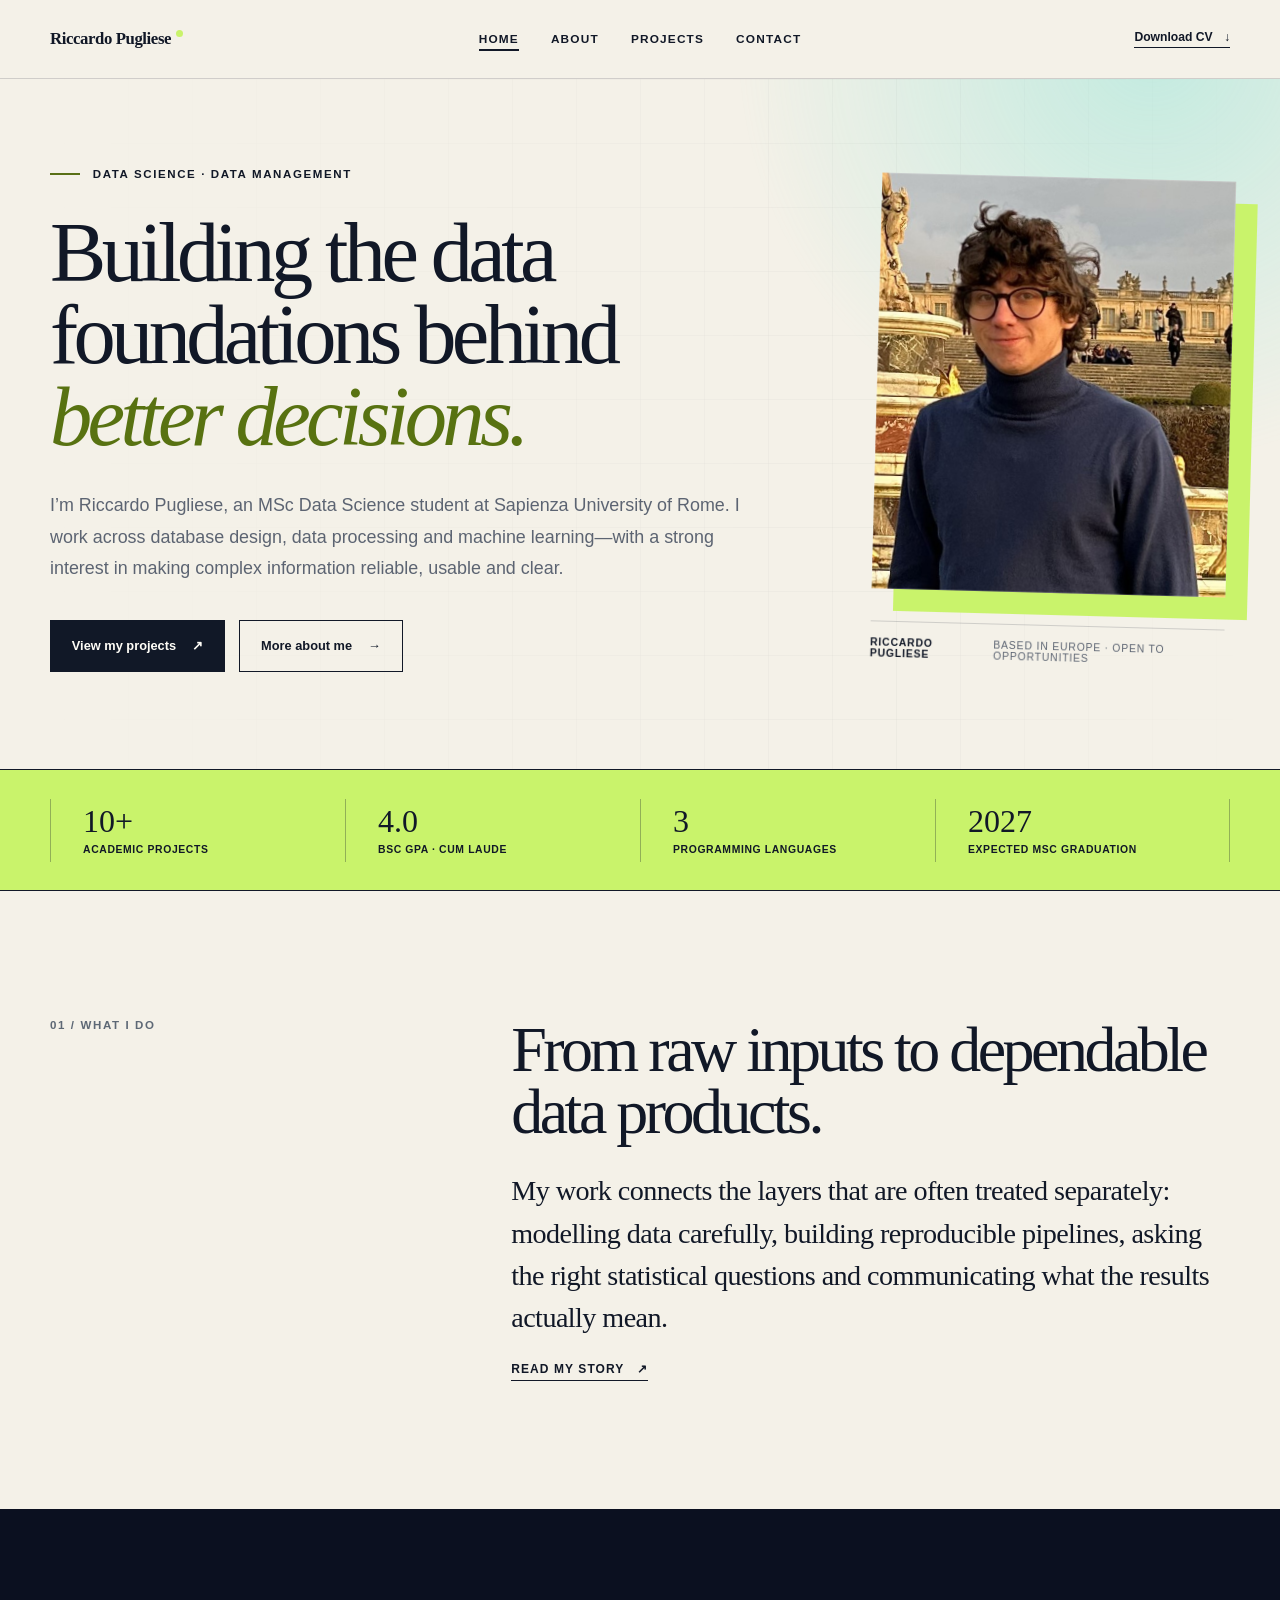
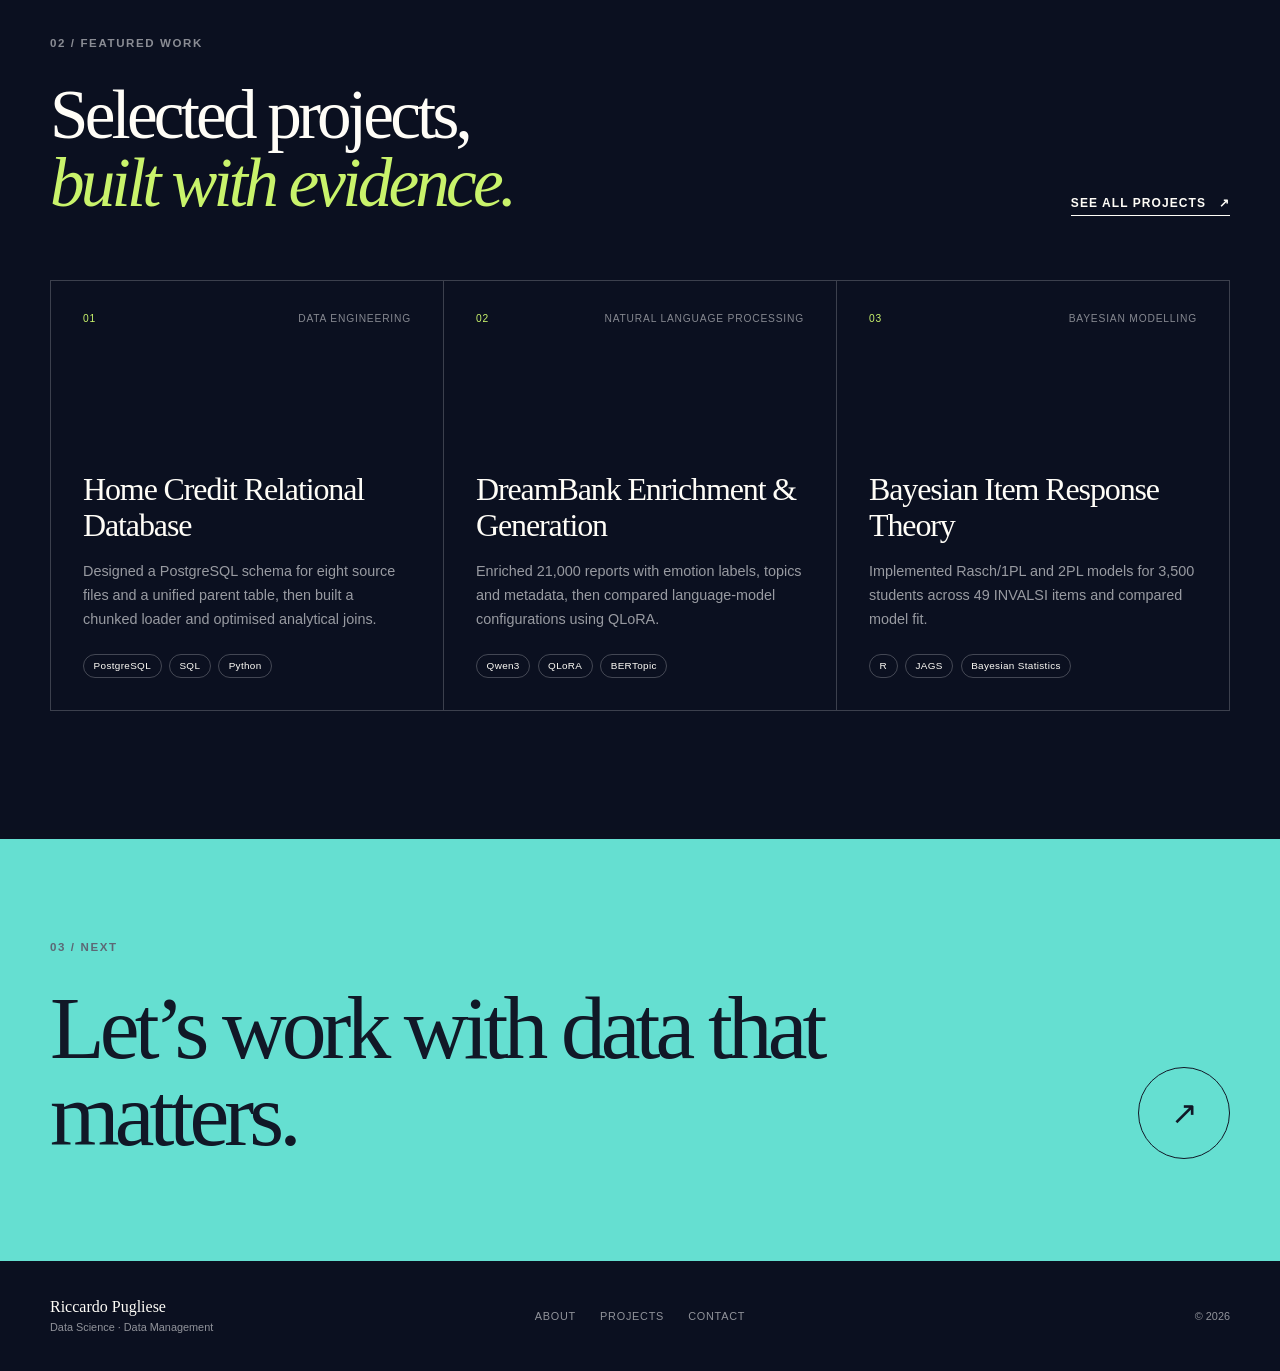
==== index.html @ ff1b3533 "Add files via upload" ====
<!DOCTYPE html>
<html lang="en">
<head>
  <meta charset="UTF-8"><meta name="viewport" content="width=device-width, initial-scale=1.0">
  <meta name="description" content="Riccardo Pugliese — Data Science MSc student focused on data management, databases and machine learning.">
  <meta property="og:title" content="Riccardo Pugliese"><meta property="og:description" content="Building the data foundations behind better decisions."><meta property="og:type" content="website"><meta property="og:url" content="https://1fiocco.github.io/"><meta property="og:image" content="https://1fiocco.github.io/og.png">
  <meta name="twitter:card" content="summary_large_image"><meta name="theme-color" content="#0b1020">
  <title>Riccardo Pugliese</title><link rel="icon" href="favicon.svg" type="image/svg+xml"><link rel="stylesheet" href="styles.css">
</head>
<body>
  <a class="skip-link" href="#main">Skip to content</a>
  <header class="site-header"><div class="shell header-inner">
    <a class="wordmark" href="index.html">Riccardo Pugliese</a>
    <nav class="desktop-nav" aria-label="Main navigation"><a href="index.html" aria-current="page">Home</a><a href="about/">About</a><a href="projects/">Projects</a><a href="contact/">Contact</a></nav>
    <a class="header-cta" href="riccardo-pugliese-cv.pdf" download>Download CV <span aria-hidden="true">↓</span></a>
    <details class="mobile-menu"><summary>Menu</summary><nav aria-label="Mobile navigation"><a href="index.html" aria-current="page">Home</a><a href="about/">About</a><a href="projects/">Projects</a><a href="contact/">Contact</a></nav></details>
  </div></header>
  <main id="main">
    <section class="hero"><div class="shell hero-grid">
      <div class="hero-copy">
        <p class="eyebrow"><span></span> Data Science · Data Management</p>
        <h1>Building the data foundations behind <em>better decisions.</em></h1>
        <p class="hero-intro">I’m Riccardo Pugliese, an MSc Data Science student at Sapienza University of Rome. I work across database design, data processing and machine learning—with a strong interest in making complex information reliable, usable and clear.</p>
        <div class="hero-actions"><a class="button button-primary" href="projects/">View my projects <span aria-hidden="true">↗</span></a><a class="button button-ghost" href="about/">More about me <span aria-hidden="true">→</span></a></div>
      </div>
      <figure class="portrait-card"><div class="portrait-frame"><img src="profile.jpg" alt="Riccardo Pugliese in front of a historic building"></div><figcaption><span>Riccardo Pugliese</span><span>Based in Europe · Open to opportunities</span></figcaption></figure>
    </div></section>
    <section class="signal-strip" aria-label="Key profile facts"><div class="shell signal-grid"><div><strong>10+</strong><span>Academic projects</span></div><div><strong>4.0</strong><span>BSc GPA · cum laude</span></div><div><strong>3</strong><span>Programming languages</span></div><div><strong>2027</strong><span>Expected MSc graduation</span></div></div></section>
    <section class="section home-intro"><div class="shell split-intro"><p class="section-number">01 / WHAT I DO</p><div><h2>From raw inputs to dependable data products.</h2><p class="large-copy">My work connects the layers that are often treated separately: modelling data carefully, building reproducible pipelines, asking the right statistical questions and communicating what the results actually mean.</p><a class="text-link" href="about/">Read my story <span aria-hidden="true">↗</span></a></div></div></section>
    <section class="section projects-section home-projects"><div class="shell">
      <div class="projects-heading"><div><p class="section-number light">02 / FEATURED WORK</p><h2>Selected projects,<br><em>built with evidence.</em></h2></div><a class="text-link light-link" href="projects/">See all projects <span aria-hidden="true">↗</span></a></div>
      <div class="featured-grid">
        <article class="featured-card"><div><span>01</span><span>Data Engineering</span></div><h3>Home Credit Relational Database</h3><p>Designed a PostgreSQL schema for eight source files and a unified parent table, then built a chunked loader and optimised analytical joins.</p><ul class="tag-list"><li>PostgreSQL</li><li>SQL</li><li>Python</li></ul></article>
        <article class="featured-card"><div><span>02</span><span>Natural Language Processing</span></div><h3>DreamBank Enrichment &amp; Generation</h3><p>Enriched 21,000 reports with emotion labels, topics and metadata, then compared language-model configurations using QLoRA.</p><ul class="tag-list"><li>Qwen3</li><li>QLoRA</li><li>BERTopic</li></ul></article>
        <article class="featured-card"><div><span>03</span><span>Bayesian Modelling</span></div><h3>Bayesian Item Response Theory</h3><p>Implemented Rasch/1PL and 2PL models for 3,500 students across 49 INVALSI items and compared model fit.</p><ul class="tag-list"><li>R</li><li>JAGS</li><li>Bayesian Statistics</li></ul></article>
      </div>
    </div></section>
    <section class="home-cta"><div class="shell home-cta-inner"><div><p class="section-number">03 / NEXT</p><h2>Let’s work with data that matters.</h2></div><a class="round-link" href="contact/" aria-label="Go to contact page">↗</a></div></section>
  </main>
  <footer><div class="shell footer-inner"><div><strong>Riccardo Pugliese</strong><span>Data Science · Data Management</span></div><nav><a href="about/">About</a><a href="projects/">Projects</a><a href="contact/">Contact</a></nav><span>© 2026</span></div></footer>
</body>
</html>
---- styles.css ----
:root {
  --ink: #111827;
  --night: #0b1020;
  --paper: #f4f1e8;
  --white: #fffdf7;
  --muted: #5c6472;
  --line: rgba(17, 24, 39, 0.16);
  --acid: #c9f36b;
  --aqua: #65dfd1;
}

* { box-sizing: border-box; }
html { scroll-behavior: smooth; }
body { margin: 0; overflow-x: hidden; background: var(--paper); color: var(--ink); font-family: Arial, Helvetica, sans-serif; text-rendering: optimizeLegibility; }
::selection { color: var(--night); background: var(--acid); }
a { color: inherit; text-decoration: none; }
img { display: block; max-width: 100%; }
button, a, summary { -webkit-tap-highlight-color: transparent; }
.shell { width: min(1180px, calc(100% - 48px)); margin-inline: auto; }
.skip-link { position: fixed; left: 1rem; top: -5rem; z-index: 99; padding: .8rem 1rem; background: var(--acid); color: var(--night); }
.skip-link:focus { top: 1rem; }

.site-header { position: sticky; top: 0; z-index: 50; background: color-mix(in srgb, var(--paper) 90%, transparent); border-bottom: 1px solid var(--line); backdrop-filter: blur(18px); }
.header-inner { position: relative; height: 78px; display: grid; grid-template-columns: 1fr auto 1fr; align-items: center; gap: 2rem; }
.wordmark { width: fit-content; font-family: Georgia, "Times New Roman", serif; font-size: 1.05rem; font-weight: 700; letter-spacing: -.025em; }
.wordmark::after { content: ""; display: inline-block; width: .42em; aspect-ratio: 1; margin-left: .32em; border-radius: 50%; background: var(--acid); transform: translateY(-.42em); transition: transform .35s ease, background .35s ease; }
.wordmark:hover::after { background: var(--aqua); transform: translateY(-.42em) scale(1.5); }
.desktop-nav { display: flex; align-items: center; gap: 2rem; font-size: .74rem; font-weight: 700; text-transform: uppercase; letter-spacing: .1em; }
.desktop-nav a { position: relative; padding-block: .45rem; }
.desktop-nav a::after { content: ""; position: absolute; right: 0; bottom: .12rem; left: 0; height: 2px; background: var(--ink); transform: scaleX(0); transform-origin: right; transition: transform .3s ease; }
.desktop-nav a:hover::after, .desktop-nav a[aria-current="page"]::after { transform: scaleX(1); transform-origin: left; }
.text-link, .footer-inner a { transition: opacity .2s ease; }
.text-link:hover, .footer-inner a:hover { opacity: .55; }
.header-cta { justify-self: end; display: inline-flex; gap: .7rem; align-items: center; font-size: .76rem; font-weight: 800; border-bottom: 1px solid currentColor; padding-bottom: .2rem; }
.mobile-menu { display: none; }

.eyebrow, .section-number { margin: 0 0 2rem; font-size: .72rem; font-weight: 800; letter-spacing: .14em; text-transform: uppercase; }
.eyebrow { display: flex; align-items: center; gap: .8rem; }
.eyebrow span { width: 30px; height: 2px; background: #597016; }
.section-number { color: #5d6875; }
.section-number.light { color: rgba(255,255,255,.52); }
h1, h2, h3, p { overflow-wrap: anywhere; }
.hero h1, .page-hero h1, .section h2, .projects-heading h2, .home-cta h2, .contact-page h2 {
  margin: 0; font-family: Georgia, "Times New Roman", serif; font-weight: 400; letter-spacing: -.055em; line-height: .97;
}
.hero h1 em, .page-hero h1 em, .projects-heading h2 em { color: #587211; font-weight: 400; }

.hero { position: relative; isolation: isolate; min-height: 690px; display: grid; align-items: center; padding: 5rem 0 5.5rem; overflow: hidden; }
.hero::before { content: ""; position: absolute; z-index: -2; width: 54rem; aspect-ratio: 1; top: -29rem; right: -19rem; border-radius: 50%; background: radial-gradient(circle, rgba(101,223,209,.34), rgba(101,223,209,0) 68%); filter: blur(2px); animation: ambient-drift 9s ease-in-out infinite alternate; }
.hero::after { content: ""; position: absolute; z-index: -1; inset: 0; opacity: .2; background-image: linear-gradient(rgba(17,24,39,.14) 1px, transparent 1px), linear-gradient(90deg, rgba(17,24,39,.14) 1px, transparent 1px); background-size: 64px 64px; mask-image: linear-gradient(90deg, transparent, #000 70%, transparent); }
.hero-grid { position: relative; display: grid; grid-template-columns: minmax(0, 1.35fr) minmax(320px, .65fr); gap: clamp(3rem, 7vw, 7rem); align-items: center; }
.hero-copy > * { animation: rise-in .75s cubic-bezier(.2,.7,.2,1) both; }
.hero-copy > :nth-child(2) { animation-delay: .08s; }
.hero-copy > :nth-child(3) { animation-delay: .16s; }
.hero-copy > :nth-child(4) { animation-delay: .24s; }
.hero h1 { max-width: 790px; font-size: clamp(3.8rem, 6.6vw, 6.7rem); }
.hero-intro { max-width: 700px; margin: 2rem 0 0; color: var(--muted); font-size: clamp(1rem, 1.4vw, 1.15rem); line-height: 1.75; }
.hero-actions { display: flex; flex-wrap: wrap; gap: .9rem; margin-top: 2.2rem; }
.button { min-height: 52px; display: inline-flex; align-items: center; justify-content: center; gap: 1rem; padding: 0 1.3rem; border: 1px solid var(--ink); font-size: .8rem; font-weight: 800; transition: transform .2s ease, background .2s ease; }
.button:hover { transform: translateY(-3px); }
.button-primary { background: var(--ink); color: var(--white); }
.button-ghost { background: transparent; }
.portrait-card { margin: 0; transform: rotate(1.5deg); animation: portrait-enter .9s cubic-bezier(.2,.75,.2,1) .16s both; transition: transform .55s cubic-bezier(.2,.75,.2,1); }
.portrait-card:hover { transform: rotate(0) translateY(-8px); }
.portrait-frame { position: relative; overflow: hidden; aspect-ratio: 4 / 4.7; background: var(--night); box-shadow: 22px 22px 0 var(--acid); }
.portrait-frame::before { content: ""; position: absolute; z-index: 1; inset: -40% 45% -40% -75%; background: linear-gradient(110deg, transparent 25%, rgba(255,255,255,.22) 50%, transparent 75%); transform: translateX(-45%); transition: transform .8s ease; pointer-events: none; }
.portrait-card:hover .portrait-frame::before { transform: translateX(210%); }
.portrait-frame::after { content: ""; position: absolute; inset: 0; border: 1px solid rgba(255,255,255,.18); pointer-events: none; }
.portrait-frame img { width: 100%; height: 100%; object-fit: cover; object-position: center 25%; transition: transform .8s cubic-bezier(.2,.75,.2,1), filter .8s ease; }
.portrait-card:hover .portrait-frame img { transform: scale(1.035); filter: saturate(1.06) contrast(1.02); }
.portrait-card figcaption { display: flex; justify-content: space-between; gap: 1rem; margin-top: 2rem; padding-top: .9rem; border-top: 1px solid var(--line); color: var(--muted); font-size: .65rem; text-transform: uppercase; letter-spacing: .08em; }
.portrait-card figcaption span:first-child { color: var(--ink); font-weight: 800; }

.signal-strip { background: var(--acid); border-block: 1px solid var(--ink); }
.signal-grid { min-height: 120px; display: grid; grid-template-columns: repeat(4,1fr); align-items: center; }
.signal-grid div { min-height: 63px; display: flex; flex-direction: column; justify-content: center; padding-inline: 2rem; border-left: 1px solid rgba(17,24,39,.3); }
.signal-grid div:last-child { border-right: 1px solid rgba(17,24,39,.3); }
.signal-grid strong { font: 400 2rem/1 Georgia, serif; }
.signal-grid span { margin-top: .45rem; font-size: .65rem; font-weight: 700; text-transform: uppercase; letter-spacing: .06em; }

.section { padding: clamp(6rem, 10vw, 9rem) 0; }
.split-intro { display: grid; grid-template-columns: .65fr 1.35fr; gap: clamp(4rem, 9vw, 9rem); }
.section h2 { font-size: clamp(3rem, 5vw, 5.1rem); }
.large-copy { color: var(--ink); font: 400 clamp(1.35rem, 2.2vw, 1.95rem)/1.5 Georgia, serif; letter-spacing: -.02em; }
.split-intro .large-copy { max-width: 760px; margin: 1.7rem 0 0; }
.text-link { width: fit-content; display: inline-flex; align-items: center; gap: .8rem; margin-top: 1.4rem; padding-bottom: .3rem; border-bottom: 1px solid; font-size: .75rem; font-weight: 800; text-transform: uppercase; letter-spacing: .09em; }
.light-link { color: var(--white); }

.projects-section { color: var(--white); background: var(--night); }
.projects-heading { display: flex; justify-content: space-between; align-items: end; gap: 4rem; margin-bottom: 4rem; }
.projects-heading h2 { font-size: clamp(3.1rem, 5.4vw, 5.7rem); }
.projects-heading h2 em { color: var(--acid); }
.featured-grid { display: grid; grid-template-columns: repeat(3, 1fr); border-top: 1px solid rgba(255,255,255,.2); border-left: 1px solid rgba(255,255,255,.2); }
.featured-card { position: relative; min-height: 430px; display: flex; flex-direction: column; padding: 2rem; overflow: hidden; border-right: 1px solid rgba(255,255,255,.2); border-bottom: 1px solid rgba(255,255,255,.2); transition: background .3s ease, transform .3s ease; }
.featured-card::after { content: ""; position: absolute; right: 0; bottom: 0; left: 0; height: 3px; background: linear-gradient(90deg, var(--acid), var(--aqua)); transform: scaleX(0); transform-origin: left; transition: transform .35s ease; }
.featured-card:hover { background: rgba(255,255,255,.055); transform: translateY(-6px); }
.featured-card:hover::after { transform: scaleX(1); }
.featured-card > div:first-child { display: flex; justify-content: space-between; gap: 1rem; color: rgba(255,255,255,.5); font-size: .64rem; text-transform: uppercase; letter-spacing: .08em; }
.featured-card > div:first-child span:first-child { color: var(--acid); }
.featured-card h3 { margin: auto 0 1rem; font: 400 clamp(1.7rem, 2.5vw, 2.35rem)/1.12 Georgia, serif; letter-spacing: -.035em; }
.featured-card p { margin: 0; color: rgba(255,255,255,.58); font-size: .9rem; line-height: 1.65; }
.tag-list { display: flex; flex-wrap: wrap; gap: .45rem; margin: 1.4rem 0 0; padding: 0; list-style: none; }
.tag-list li { padding: .34rem .6rem; border: 1px solid rgba(255,255,255,.23); border-radius: 999px; font-size: .62rem; letter-spacing: .035em; }

.home-cta { background: var(--aqua); padding: clamp(5rem, 8vw, 8rem) 0; }
.home-cta-inner { display: flex; justify-content: space-between; align-items: end; gap: 3rem; }
.home-cta h2 { max-width: 860px; font-size: clamp(3.3rem, 7vw, 7rem); }
.round-link { flex: 0 0 auto; display: grid; place-items: center; width: 92px; aspect-ratio: 1; border: 1px solid var(--ink); border-radius: 50%; font-size: 2rem; transition: color .2s ease, background .2s ease; }
.round-link:hover { color: var(--white); background: var(--night); }

.page-hero { position: relative; overflow: hidden; padding: clamp(6rem, 10vw, 9rem) 0; border-bottom: 1px solid var(--line); background-image: radial-gradient(circle at 88% 12%, rgba(101,223,209,.18), transparent 30%); }
.page-hero .shell { position: relative; animation: rise-in .7s cubic-bezier(.2,.7,.2,1) both; }
.page-title-grid { display: grid; grid-template-columns: 1.25fr .55fr; gap: clamp(3rem, 8vw, 8rem); align-items: end; }
.page-hero h1 { font-size: clamp(4rem, 7.4vw, 7.4rem); }
.page-title-grid > p { margin: 0 0 .5rem; color: var(--muted); line-height: 1.75; }

.about-story-grid { display: grid; grid-template-columns: minmax(210px, .48fr) minmax(0, 1.52fr); gap: clamp(4rem, 9vw, 9rem); align-items: start; }
.about-story-lead { position: sticky; top: 112px; }
.path-mark { display: flex; flex-direction: column; align-items: flex-start; gap: .5rem; margin: 0; font: 400 clamp(2.1rem, 3.7vw, 3.75rem)/.95 Georgia, serif; letter-spacing: -.045em; }
.path-mark i { color: #6d881a; font: normal 400 1.4rem/1 Arial, sans-serif; transform: rotate(90deg); }
.path-mark span { transition: transform .3s ease, color .3s ease; }
.path-mark span:hover { color: #587211; transform: translateX(.25rem); }
.story-copy h2 { font: 400 clamp(2.4rem, 4vw, 4rem)/1.06 Georgia, serif; letter-spacing: -.045em; }
.story-copy p:not(.section-number) { color: var(--muted); line-height: 1.78; }
.story-copy .large-copy { color: var(--ink); }
.focus-list { display: grid; grid-template-columns: repeat(3,1fr); margin-top: 2rem; border-block: 1px solid var(--line); }
.focus-list span { position: relative; padding: 1.15rem .9rem 1.15rem 1.2rem; border-right: 1px solid var(--line); font-size: .68rem; font-weight: 800; letter-spacing: .07em; text-transform: uppercase; }
.focus-list span::before { content: ""; position: absolute; top: 1.42rem; left: 0; width: .42rem; aspect-ratio: 1; border-radius: 50%; background: var(--acid); }
.focus-list span:last-child { border-right: 0; }
.principles-section { color: var(--white); background: var(--night); }
.principle-grid { display: grid; grid-template-columns: repeat(3,1fr); border-top: 1px solid rgba(255,255,255,.2); }
.principle-grid article { min-height: 310px; padding: 2rem; border-right: 1px solid rgba(255,255,255,.2); }
.principle-grid article:last-child { border-right: 0; }
.principle-grid span { color: var(--acid); font-size: .7rem; }
.principle-grid h3 { margin: 7rem 0 1rem; font: 400 2rem/1.1 Georgia, serif; }
.principle-grid p { color: rgba(255,255,255,.58); line-height: 1.65; }
.education-heading { margin-bottom: 4rem; }
.timeline { border-top: 1px solid var(--ink); }
.timeline article { display: grid; grid-template-columns: 180px 1fr auto; gap: 2rem; align-items: start; padding: 2rem 0; border-bottom: 1px solid var(--line); }
.timeline-year, .timeline-place { color: var(--muted); font-size: .7rem; font-weight: 700; text-transform: uppercase; letter-spacing: .07em; }
.timeline h3 { margin: 0; font: 400 1.55rem/1.2 Georgia, serif; }
.timeline p { margin: .5rem 0 0; color: var(--muted); }
.skills-section { background: var(--white); }
.skill-groups { border-top: 1px solid var(--line); }
.skill-group { display: grid; grid-template-columns: 180px 1fr; gap: 2rem; padding: 1.55rem 0; border-bottom: 1px solid var(--line); }
.skill-group h3 { margin: .35rem 0 0; font-size: .73rem; text-transform: uppercase; letter-spacing: .08em; }
.skill-group ul { display: flex; flex-wrap: wrap; gap: .6rem; margin: 0; padding: 0; list-style: none; }
.skill-group li { padding: .53rem .8rem; background: var(--paper); color: #3e4652; font-size: .8rem; }
.page-end-cta { padding: 4rem 0; color: var(--white); background: var(--night); }
.page-end-cta .shell { display: flex; justify-content: space-between; align-items: center; gap: 2rem; }
.page-end-cta p { margin: 0; color: rgba(255,255,255,.55); }
.page-end-cta a { font: 400 clamp(1.5rem, 3vw, 2.5rem)/1 Georgia, serif; border-bottom: 1px solid; padding-bottom: .35rem; }

.projects-page { background: var(--night); color: var(--white); }
.projects-page .page-hero { border-color: rgba(255,255,255,.18); }
.projects-page .eyebrow span { background: var(--acid); }
.projects-page .page-title-grid > p { color: rgba(255,255,255,.55); }
.projects-page .page-hero h1 em { color: var(--acid); }
.all-projects { padding-bottom: 8rem; }
.project-row { display: grid; grid-template-columns: 72px 1fr 1.3fr; gap: 2rem; padding: 2.3rem 0; border-bottom: 1px solid rgba(255,255,255,.18); }
.project-row { transition: padding-inline .3s ease, background .3s ease; }
.project-row:hover { padding-inline: 1rem; background: linear-gradient(90deg, rgba(201,243,107,.055), transparent 70%); }
.project-row:first-child { border-top: 1px solid rgba(255,255,255,.18); }
.project-row-number { color: var(--acid); font-size: .7rem; }
.project-row h2 { margin: 0; font: 400 clamp(1.6rem, 2.6vw, 2.45rem)/1.12 Georgia, serif; letter-spacing: -.035em; }
.project-category { display: block; margin-top: .7rem; color: rgba(255,255,255,.45); font-size: .65rem; text-transform: uppercase; letter-spacing: .08em; }
.project-row p { margin: 0; color: rgba(255,255,255,.58); line-height: 1.65; }
.project-row .tag-list { margin-top: 1.2rem; }

.contact-page { min-height: calc(100vh - 78px); display: grid; align-items: center; padding: clamp(5rem, 9vw, 9rem) 0; background: var(--aqua); }
.contact-grid { display: grid; grid-template-columns: 1.25fr .55fr; gap: clamp(4rem, 9vw, 9rem); align-items: end; }
.contact-page h1 { margin: 0; font: 400 clamp(4.2rem, 8vw, 8rem)/.95 Georgia, serif; letter-spacing: -.06em; }
.contact-page h1 em { color: #31594f; font-weight: 400; }
.contact-lead { max-width: 650px; margin: 2rem 0 0; line-height: 1.75; }
.contact-email { display: inline-flex; align-items: center; gap: 1rem; margin-top: 2.5rem; padding-bottom: .4rem; border-bottom: 2px solid; font-size: clamp(.95rem, 1.7vw, 1.35rem); font-weight: 700; }
.contact-links { border-top: 1px solid rgba(17,24,39,.3); }
.contact-links a { display: flex; justify-content: space-between; gap: 1rem; padding: 1.2rem 0; border-bottom: 1px solid rgba(17,24,39,.3); font-size: .76rem; font-weight: 800; text-transform: uppercase; letter-spacing: .08em; }
.availability-card { margin-top: 2rem; padding: 1.4rem; color: var(--white); background: var(--night); }
.availability-card span { color: var(--acid); font-size: .65rem; text-transform: uppercase; letter-spacing: .1em; }
.availability-card p { margin-bottom: 0; color: rgba(255,255,255,.68); line-height: 1.6; }

footer { background: var(--night); color: rgba(255,255,255,.55); }
.footer-inner { min-height: 110px; display: grid; grid-template-columns: 1fr auto 1fr; align-items: center; gap: 2rem; font-size: .68rem; }
.footer-inner > div { display: flex; flex-direction: column; gap: .35rem; }
.footer-inner strong { color: var(--white); font: 400 1rem/1 Georgia, serif; }
.footer-inner nav { display: flex; gap: 1.5rem; text-transform: uppercase; letter-spacing: .07em; }
.footer-inner > span { justify-self: end; }

@keyframes rise-in {
  from { opacity: 0; transform: translateY(24px); }
  to { opacity: 1; transform: translateY(0); }
}

@keyframes portrait-enter {
  from { opacity: 0; transform: translateY(34px) rotate(4deg) scale(.96); }
  to { opacity: 1; transform: rotate(1.5deg) scale(1); }
}

@keyframes ambient-drift {
  from { transform: translate3d(0,0,0) scale(1); }
  to { transform: translate3d(-3rem,2rem,0) scale(1.08); }
}

@media (max-width: 900px) {
  .header-inner { grid-template-columns: 1fr auto auto; }
  .desktop-nav { display: none; }
  .mobile-menu { display: block; justify-self: end; }
  .mobile-menu summary { list-style: none; cursor: pointer; font-size: .72rem; font-weight: 800; text-transform: uppercase; letter-spacing: .08em; }
  .mobile-menu summary::-webkit-details-marker { display: none; }
  .mobile-menu nav { position: absolute; left: 0; right: 0; top: 77px; display: grid; background: var(--paper); border: 1px solid var(--line); box-shadow: 0 18px 35px rgba(11,16,32,.12); }
  .mobile-menu nav a { padding: 1rem 1.2rem; border-bottom: 1px solid var(--line); font: 400 1.35rem/1 Georgia, serif; }
  .hero-grid, .split-intro, .page-title-grid, .about-story-grid, .contact-grid { grid-template-columns: 1fr; }
  .hero-grid { gap: 5rem; }
  .portrait-card { width: min(480px, calc(100% - 20px)); }
  .featured-grid { grid-template-columns: 1fr; }
  .featured-card { min-height: 350px; }
  .about-story-lead { position: static; }
  .path-mark { max-width: 560px; flex-direction: row; flex-wrap: wrap; align-items: center; }
  .path-mark i { transform: none; }
  .principle-grid { grid-template-columns: 1fr; }
  .principle-grid article { min-height: auto; border-right: 0; border-bottom: 1px solid rgba(255,255,255,.2); }
  .principle-grid h3 { margin-top: 3rem; }
  .project-row { grid-template-columns: 55px 1fr; }
  .project-row > div:last-child { grid-column: 2; }
  .signal-grid { grid-template-columns: 1fr 1fr; padding-block: 1.1rem; }
  .projects-heading { align-items: start; flex-direction: column; }
  .timeline article { grid-template-columns: 130px 1fr; }
  .timeline-place { grid-column: 2; }
}

@media (max-width: 600px) {
  .shell { width: min(100% - 28px, 1180px); }
  .site-header .shell { width: min(100% - 34px, 1180px); }
  .header-inner { height: 68px; grid-template-columns: 1fr auto; }
  .wordmark { font-size: .98rem; }
  .header-cta { display: none; }
  .mobile-menu nav { top: 67px; }
  .hero { min-height: auto; padding: 4rem 0 5rem; }
  .hero h1, .page-hero h1 { font-size: clamp(3.35rem, 15vw, 5rem); }
  .hero-actions { flex-direction: column; }
  .button { width: 100%; }
  .portrait-frame { box-shadow: 12px 12px 0 var(--acid); }
  .portrait-card figcaption { flex-direction: column; }
  .signal-grid div { min-height: 76px; padding: .9rem; }
  .signal-grid div:nth-child(3), .signal-grid div:nth-child(4) { border-top: 1px solid rgba(17,24,39,.3); }
  .signal-grid span { font-size: .57rem; }
  .section { padding: 5rem 0; }
  .section h2 { font-size: 3rem; }
  .home-cta-inner { align-items: start; flex-direction: column; }
  .round-link { width: 70px; }
  .focus-list { grid-template-columns: 1fr; }
  .focus-list span { border-right: 0; border-bottom: 1px solid var(--line); }
  .focus-list span:last-child { border-bottom: 0; }
  .timeline article { grid-template-columns: 1fr; gap: .7rem; }
  .timeline-place { grid-column: 1; }
  .skill-group { grid-template-columns: 1fr; gap: 1rem; }
  .page-end-cta .shell { align-items: start; flex-direction: column; }
  .project-row { grid-template-columns: 1fr; }
  .project-row > div:last-child { grid-column: 1; }
  .contact-page h1 { font-size: clamp(3.6rem, 16vw, 5.5rem); }
  .contact-email { align-items: start; }
  .footer-inner { grid-template-columns: 1fr; padding: 2rem 0; }
  .footer-inner nav { flex-wrap: wrap; }
  .footer-inner > span { justify-self: start; }
}

@media (prefers-reduced-motion: reduce) {
  html { scroll-behavior: auto; }
  *, *::before, *::after { animation: none !important; transition-duration: .01ms !important; }
}
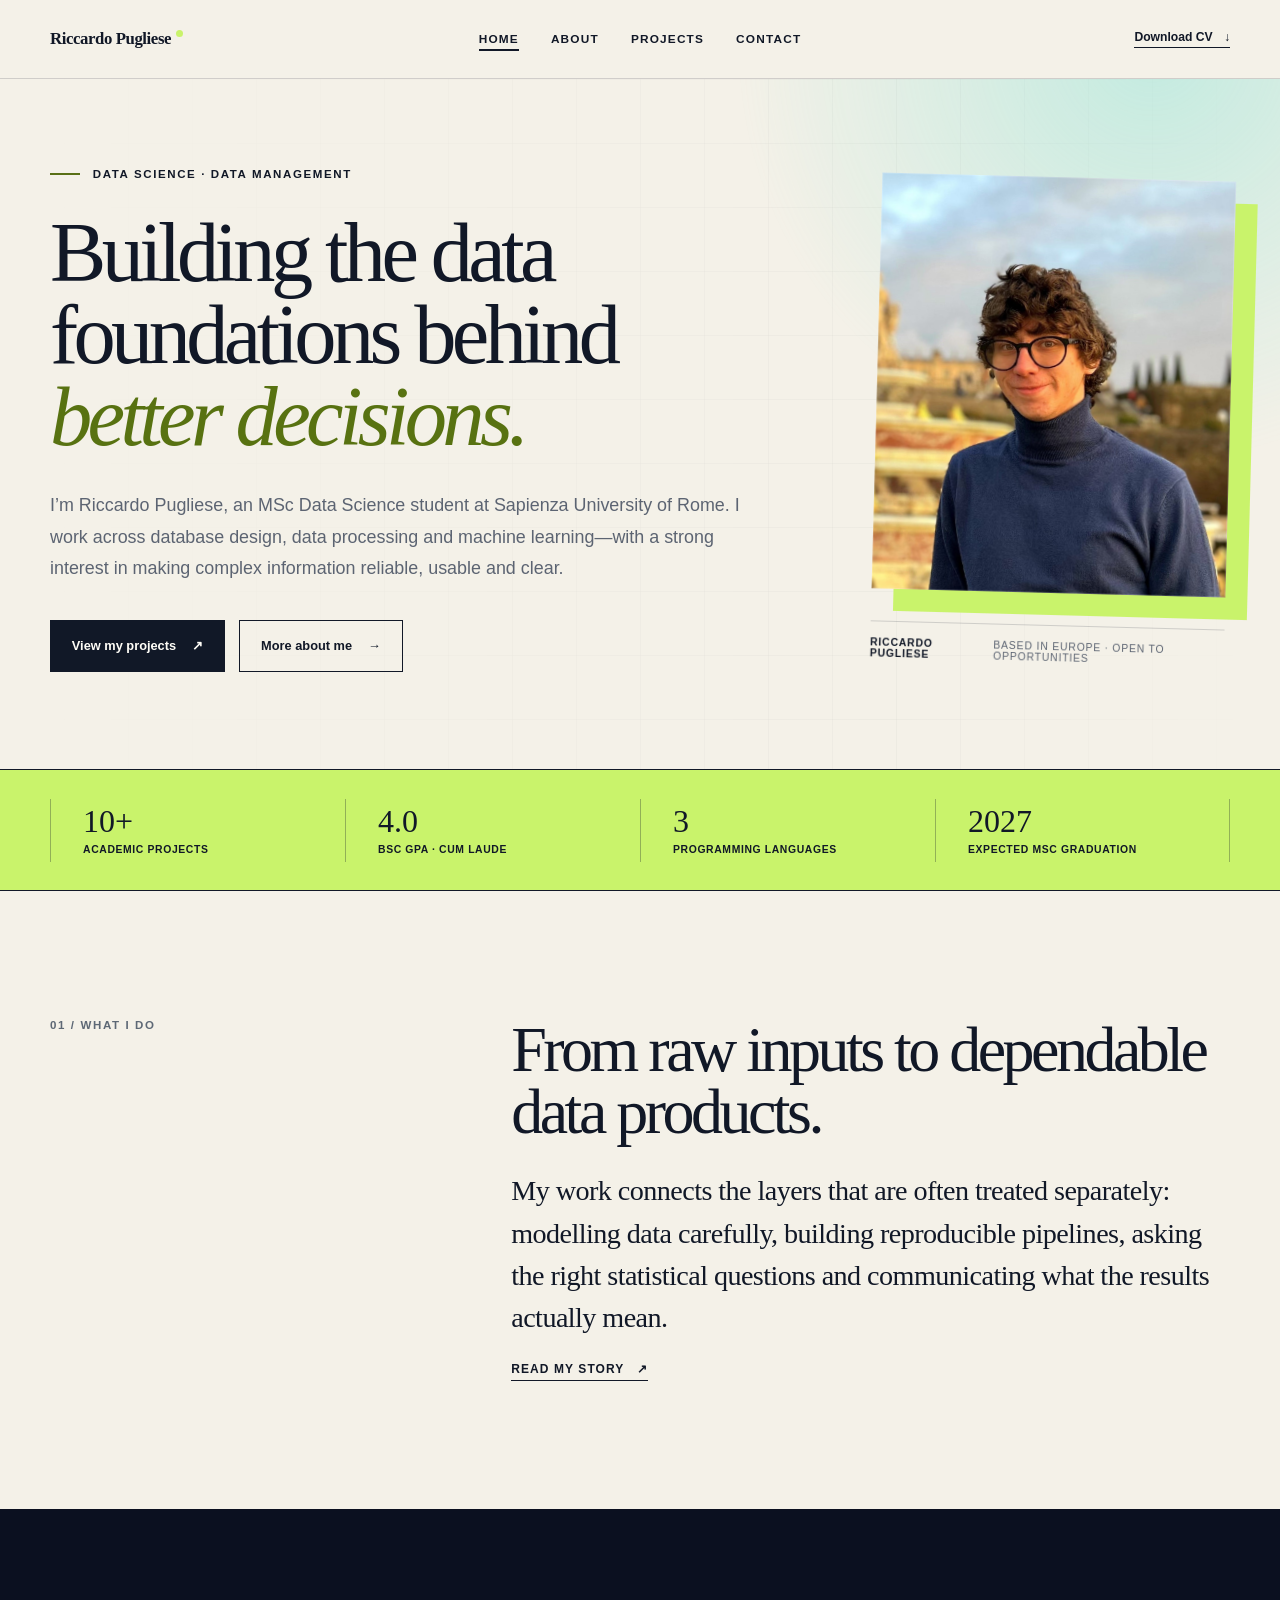
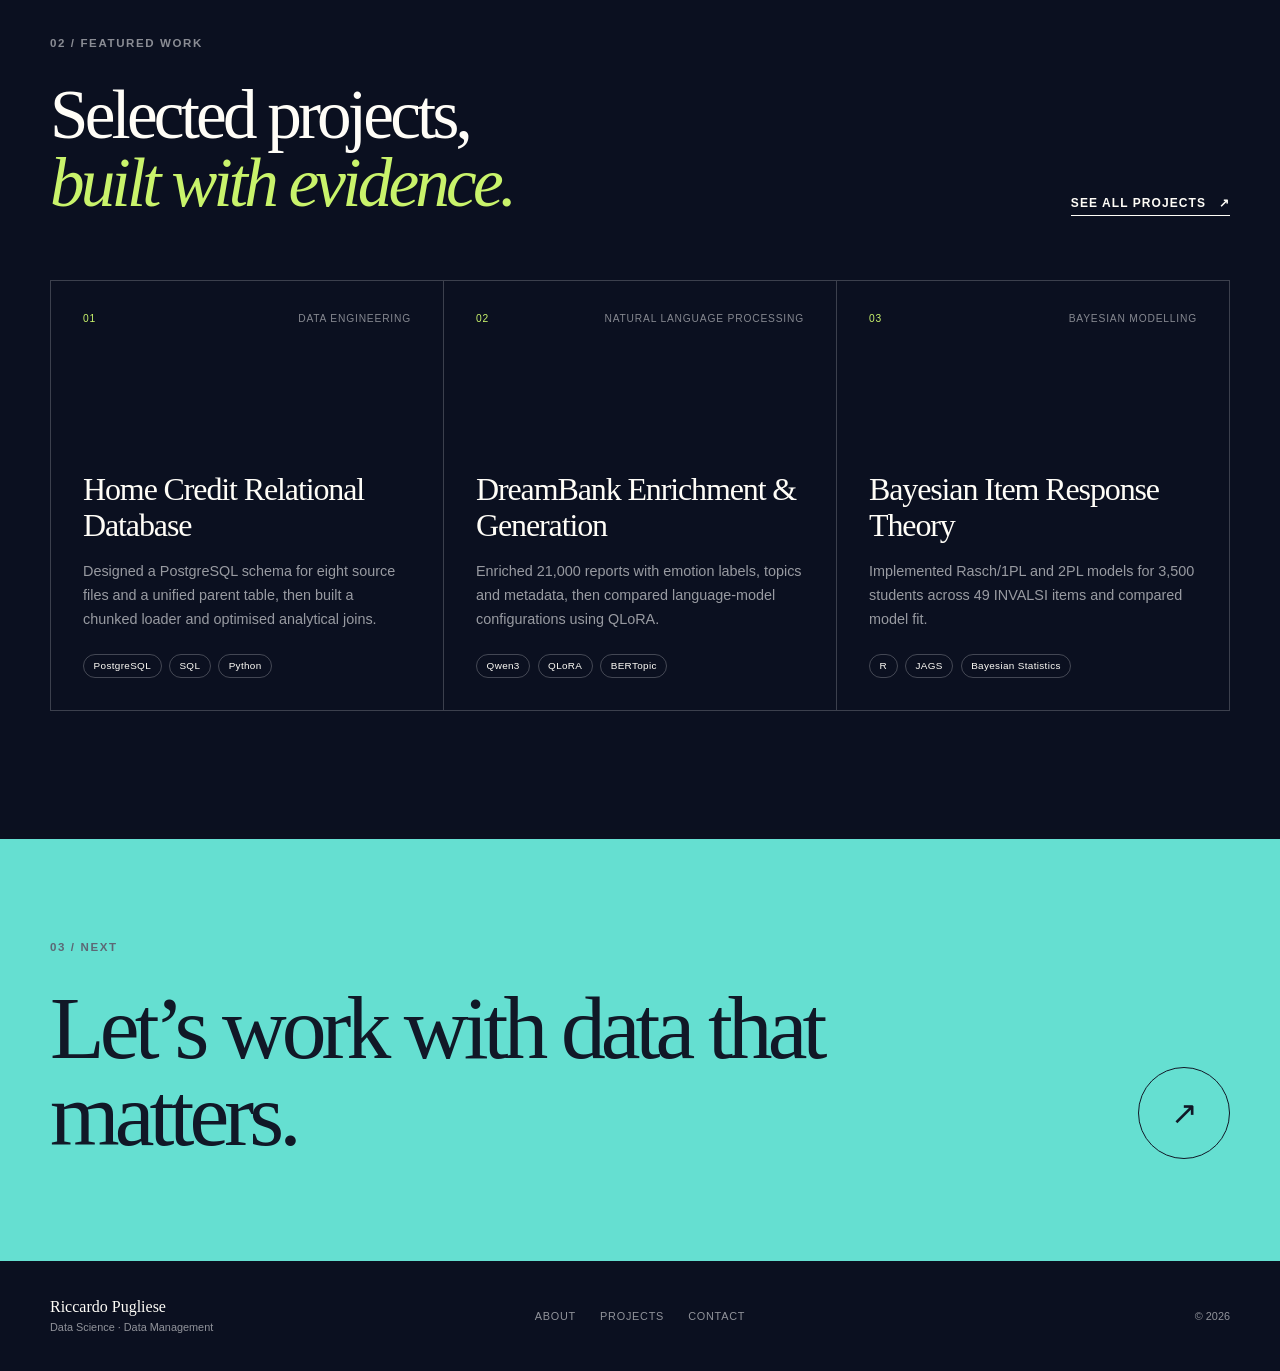
==== commit da6e703a: "Add files via upload" ====
--- a/index.html
+++ b/index.html
@@ -23,7 +23,7 @@
         <p class="hero-intro">I’m Riccardo Pugliese, an MSc Data Science student at Sapienza University of Rome. I work across database design, data processing and machine learning—with a strong interest in making complex information reliable, usable and clear.</p>
         <div class="hero-actions"><a class="button button-primary" href="projects/">View my projects <span aria-hidden="true">↗</span></a><a class="button button-ghost" href="about/">More about me <span aria-hidden="true">→</span></a></div>
       </div>
-      <figure class="portrait-card"><div class="portrait-frame"><img src="profile.jpg" alt="Riccardo Pugliese in front of a historic building"></div><figcaption><span>Riccardo Pugliese</span><span>Based in Europe · Open to opportunities</span></figcaption></figure>
+      <figure class="portrait-card"><div class="portrait-frame"><img src="riccardo-profile-2026.jpg" alt="Riccardo Pugliese in front of a historic building"></div><figcaption><span>Riccardo Pugliese</span><span>Based in Europe · Open to opportunities</span></figcaption></figure>
     </div></section>
     <section class="signal-strip" aria-label="Key profile facts"><div class="shell signal-grid"><div><strong>10+</strong><span>Academic projects</span></div><div><strong>4.0</strong><span>BSc GPA · cum laude</span></div><div><strong>3</strong><span>Programming languages</span></div><div><strong>2027</strong><span>Expected MSc graduation</span></div></div></section>
     <section class="section home-intro"><div class="shell split-intro"><p class="section-number">01 / WHAT I DO</p><div><h2>From raw inputs to dependable data products.</h2><p class="large-copy">My work connects the layers that are often treated separately: modelling data carefully, building reproducible pipelines, asking the right statistical questions and communicating what the results actually mean.</p><a class="text-link" href="about/">Read my story <span aria-hidden="true">↗</span></a></div></div></section>
--- a/styles.css
+++ b/styles.css
@@ -114,11 +114,11 @@
 .page-hero h1 { font-size: clamp(4rem, 7.4vw, 7.4rem); }
 .page-title-grid > p { margin: 0 0 .5rem; color: var(--muted); line-height: 1.75; }
 
-.about-story-grid { display: grid; grid-template-columns: minmax(210px, .48fr) minmax(0, 1.52fr); gap: clamp(4rem, 9vw, 9rem); align-items: start; }
+.about-story-grid { display: grid; grid-template-columns: minmax(300px, .58fr) minmax(0, 1.42fr); gap: clamp(4rem, 9vw, 9rem); align-items: start; }
 .about-story-lead { position: sticky; top: 112px; }
-.path-mark { display: flex; flex-direction: column; align-items: flex-start; gap: .5rem; margin: 0; font: 400 clamp(2.1rem, 3.7vw, 3.75rem)/.95 Georgia, serif; letter-spacing: -.045em; }
+.path-mark { display: flex; flex-direction: column; align-items: flex-start; gap: .5rem; margin: 0; overflow-wrap: normal; word-break: normal; font: 400 clamp(2.1rem, 3.7vw, 3.75rem)/.95 Georgia, serif; letter-spacing: -.045em; }
 .path-mark i { color: #6d881a; font: normal 400 1.4rem/1 Arial, sans-serif; transform: rotate(90deg); }
-.path-mark span { transition: transform .3s ease, color .3s ease; }
+.path-mark span { display: inline-block; white-space: nowrap; overflow-wrap: normal; word-break: normal; transition: transform .3s ease, color .3s ease; }
 .path-mark span:hover { color: #587211; transform: translateX(.25rem); }
 .story-copy h2 { font: 400 clamp(2.4rem, 4vw, 4rem)/1.06 Georgia, serif; letter-spacing: -.045em; }
 .story-copy p:not(.section-number) { color: var(--muted); line-height: 1.78; }
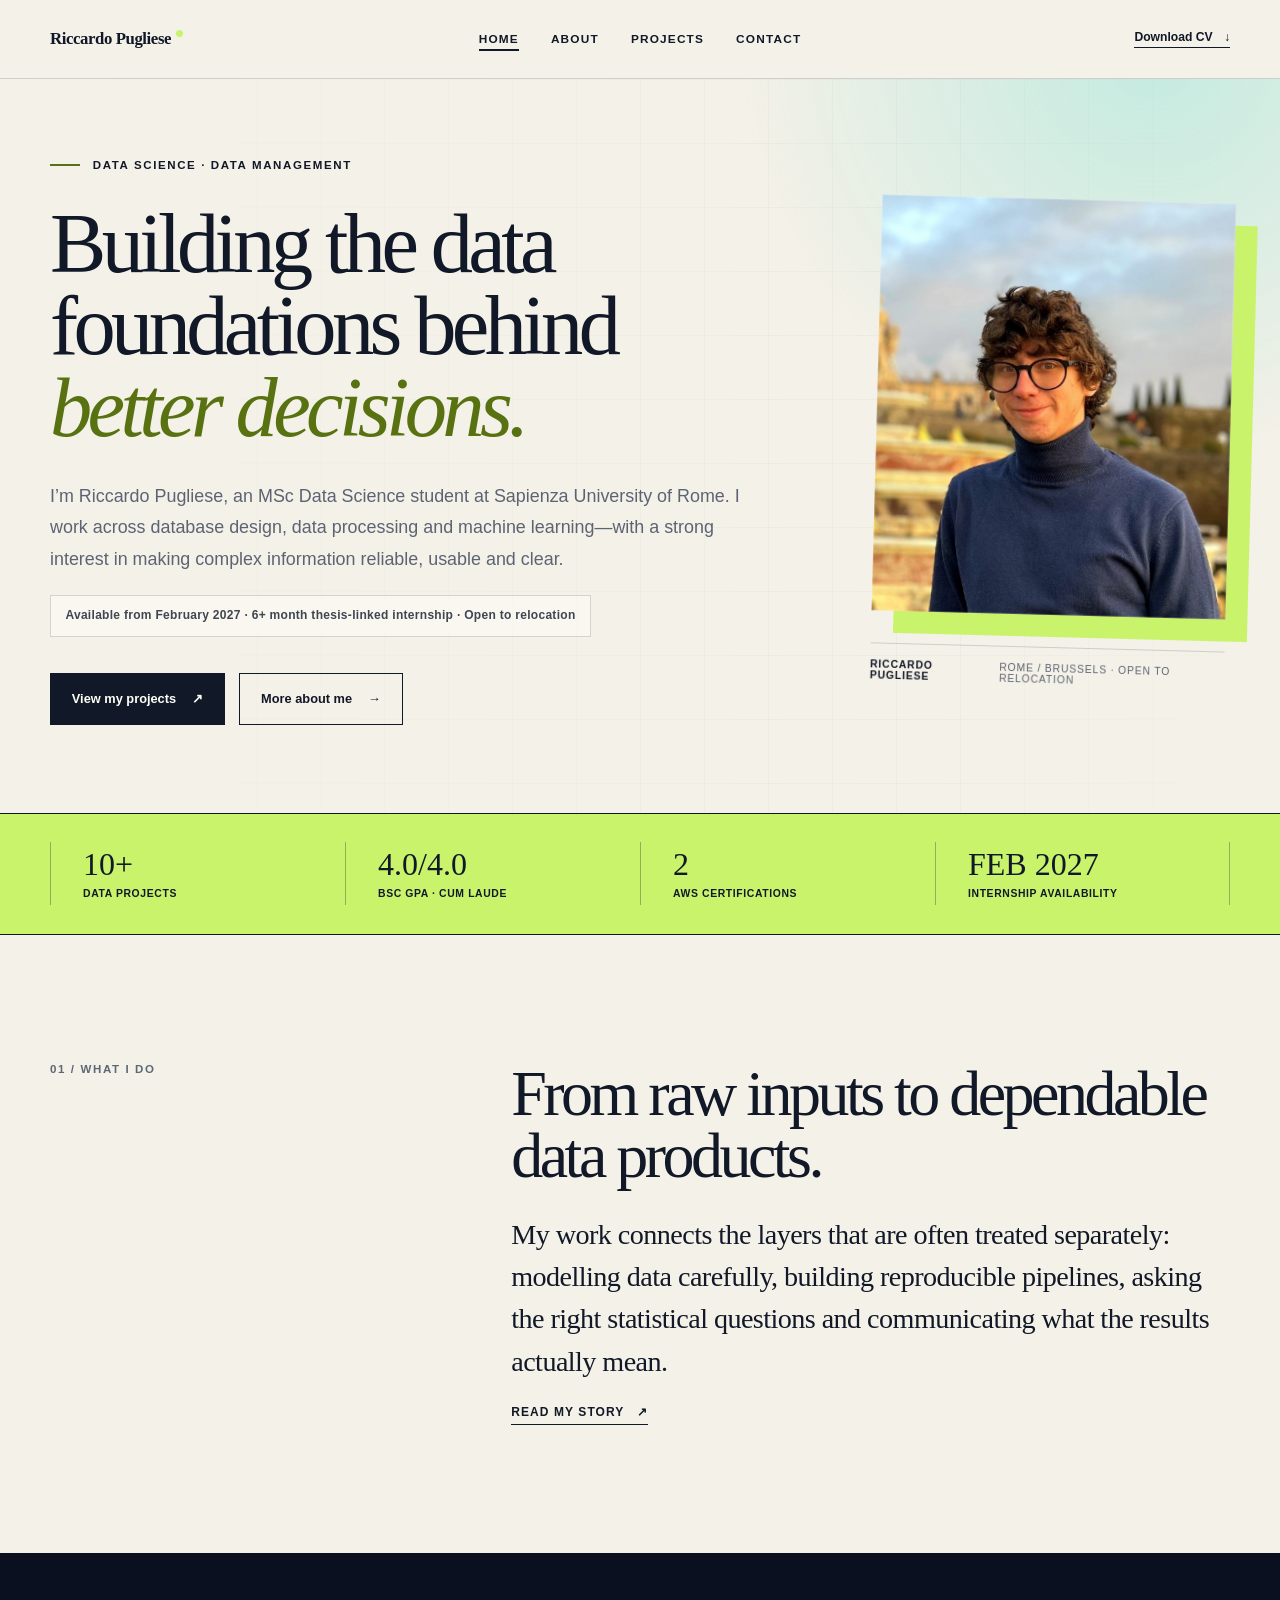
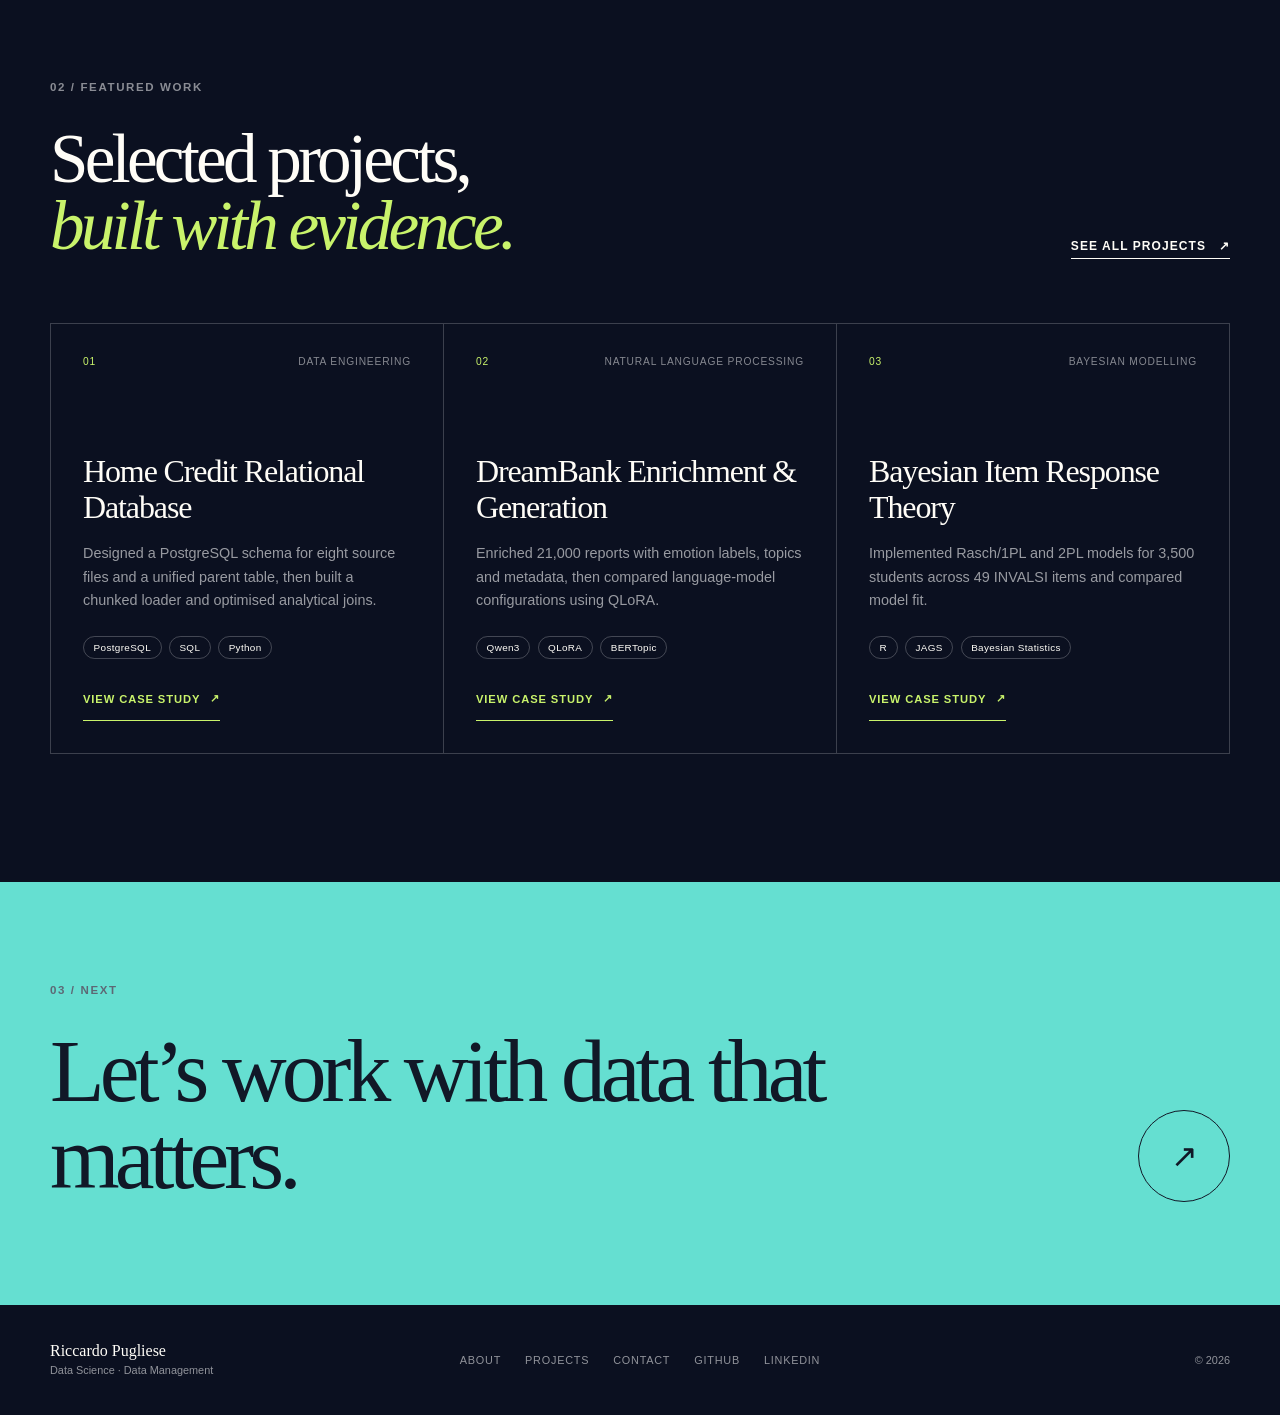
==== commit 620b656a: "Add files via upload" ====
--- a/index.html
+++ b/index.html
@@ -1,11 +1,47 @@
 <!DOCTYPE html>
 <html lang="en">
 <head>
-  <meta charset="UTF-8"><meta name="viewport" content="width=device-width, initial-scale=1.0">
+  <meta charset="UTF-8">
+  <meta name="viewport" content="width=device-width, initial-scale=1.0">
   <meta name="description" content="Riccardo Pugliese — Data Science MSc student focused on data management, databases and machine learning.">
-  <meta property="og:title" content="Riccardo Pugliese"><meta property="og:description" content="Building the data foundations behind better decisions."><meta property="og:type" content="website"><meta property="og:url" content="https://1fiocco.github.io/"><meta property="og:image" content="https://1fiocco.github.io/og.png">
-  <meta name="twitter:card" content="summary_large_image"><meta name="theme-color" content="#0b1020">
-  <title>Riccardo Pugliese</title><link rel="icon" href="favicon.svg" type="image/svg+xml"><link rel="stylesheet" href="styles.css">
+  <link rel="canonical" href="https://1fiocco.github.io/">
+  <meta property="og:title" content="Riccardo Pugliese">
+  <meta property="og:description" content="Riccardo Pugliese — Data Science MSc student focused on data management, databases and machine learning.">
+  <meta property="og:type" content="website">
+  <meta property="og:url" content="https://1fiocco.github.io/">
+  <meta property="og:image" content="https://1fiocco.github.io/og.png">
+  <meta name="twitter:card" content="summary_large_image">
+  <meta name="twitter:title" content="Riccardo Pugliese">
+  <meta name="twitter:description" content="Riccardo Pugliese — Data Science MSc student focused on data management, databases and machine learning.">
+  <meta name="twitter:image" content="https://1fiocco.github.io/og.png">
+  <meta name="theme-color" content="#0b1020">
+  <title>Riccardo Pugliese</title>
+  <link rel="icon" href="favicon.svg" type="image/svg+xml">
+  <link rel="stylesheet" href="styles.css">
+  <script type="application/ld+json">
+  {
+    "@context": "https://schema.org",
+    "@type": "Person",
+    "name": "Riccardo Pugliese",
+    "url": "https://1fiocco.github.io/",
+    "image": "https://1fiocco.github.io/profile.jpg",
+    "sameAs": [
+      "https://github.com/1fiocco",
+      "https://www.linkedin.com/in/riccardo-pugliese-9594b8298/"
+    ],
+    "affiliation": {
+      "@type": "CollegeOrUniversity",
+      "name": "Sapienza University of Rome"
+    },
+    "knowsAbout": [
+      "Data Science",
+      "data management",
+      "databases",
+      "data engineering",
+      "machine learning"
+    ]
+  }
+  </script>
 </head>
 <body>
   <a class="skip-link" href="#main">Skip to content</a>
@@ -13,7 +49,7 @@
     <a class="wordmark" href="index.html">Riccardo Pugliese</a>
     <nav class="desktop-nav" aria-label="Main navigation"><a href="index.html" aria-current="page">Home</a><a href="about/">About</a><a href="projects/">Projects</a><a href="contact/">Contact</a></nav>
     <a class="header-cta" href="riccardo-pugliese-cv.pdf" download>Download CV <span aria-hidden="true">↓</span></a>
-    <details class="mobile-menu"><summary>Menu</summary><nav aria-label="Mobile navigation"><a href="index.html" aria-current="page">Home</a><a href="about/">About</a><a href="projects/">Projects</a><a href="contact/">Contact</a></nav></details>
+    <details class="mobile-menu"><summary>Menu</summary><nav aria-label="Mobile navigation"><a href="index.html" aria-current="page">Home</a><a href="about/">About</a><a href="projects/">Projects</a><a href="contact/">Contact</a><a class="mobile-menu-cv" href="riccardo-pugliese-cv.pdf" download>Download CV <span aria-hidden="true">↓</span></a></nav></details>
   </div></header>
   <main id="main">
     <section class="hero"><div class="shell hero-grid">
@@ -21,22 +57,23 @@
         <p class="eyebrow"><span></span> Data Science · Data Management</p>
         <h1>Building the data foundations behind <em>better decisions.</em></h1>
         <p class="hero-intro">I’m Riccardo Pugliese, an MSc Data Science student at Sapienza University of Rome. I work across database design, data processing and machine learning—with a strong interest in making complex information reliable, usable and clear.</p>
+        <p class="availability-line">Available from February 2027 · 6+ month thesis-linked internship · Open to relocation</p>
         <div class="hero-actions"><a class="button button-primary" href="projects/">View my projects <span aria-hidden="true">↗</span></a><a class="button button-ghost" href="about/">More about me <span aria-hidden="true">→</span></a></div>
       </div>
-      <figure class="portrait-card"><div class="portrait-frame"><img src="riccardo-profile-2026.jpg" alt="Riccardo Pugliese in front of a historic building"></div><figcaption><span>Riccardo Pugliese</span><span>Based in Europe · Open to opportunities</span></figcaption></figure>
+      <figure class="portrait-card"><div class="portrait-frame"><img src="riccardo-profile-2026.jpg" width="1297" height="1346" fetchpriority="high" decoding="async" alt="Riccardo Pugliese standing in front of a historic building"></div><figcaption><span>Riccardo Pugliese</span><span>Rome / Brussels · Open to relocation</span></figcaption></figure>
     </div></section>
-    <section class="signal-strip" aria-label="Key profile facts"><div class="shell signal-grid"><div><strong>10+</strong><span>Academic projects</span></div><div><strong>4.0</strong><span>BSc GPA · cum laude</span></div><div><strong>3</strong><span>Programming languages</span></div><div><strong>2027</strong><span>Expected MSc graduation</span></div></div></section>
+    <section class="signal-strip" aria-label="Key profile facts"><div class="shell signal-grid"><div><strong>10+</strong><span>Data projects</span></div><div><strong>4.0/4.0</strong><span>BSc GPA · cum laude</span></div><div><strong>2</strong><span>AWS certifications</span></div><div><strong>FEB 2027</strong><span>Internship availability</span></div></div></section>
     <section class="section home-intro"><div class="shell split-intro"><p class="section-number">01 / WHAT I DO</p><div><h2>From raw inputs to dependable data products.</h2><p class="large-copy">My work connects the layers that are often treated separately: modelling data carefully, building reproducible pipelines, asking the right statistical questions and communicating what the results actually mean.</p><a class="text-link" href="about/">Read my story <span aria-hidden="true">↗</span></a></div></div></section>
     <section class="section projects-section home-projects"><div class="shell">
       <div class="projects-heading"><div><p class="section-number light">02 / FEATURED WORK</p><h2>Selected projects,<br><em>built with evidence.</em></h2></div><a class="text-link light-link" href="projects/">See all projects <span aria-hidden="true">↗</span></a></div>
       <div class="featured-grid">
-        <article class="featured-card"><div><span>01</span><span>Data Engineering</span></div><h3>Home Credit Relational Database</h3><p>Designed a PostgreSQL schema for eight source files and a unified parent table, then built a chunked loader and optimised analytical joins.</p><ul class="tag-list"><li>PostgreSQL</li><li>SQL</li><li>Python</li></ul></article>
-        <article class="featured-card"><div><span>02</span><span>Natural Language Processing</span></div><h3>DreamBank Enrichment &amp; Generation</h3><p>Enriched 21,000 reports with emotion labels, topics and metadata, then compared language-model configurations using QLoRA.</p><ul class="tag-list"><li>Qwen3</li><li>QLoRA</li><li>BERTopic</li></ul></article>
-        <article class="featured-card"><div><span>03</span><span>Bayesian Modelling</span></div><h3>Bayesian Item Response Theory</h3><p>Implemented Rasch/1PL and 2PL models for 3,500 students across 49 INVALSI items and compared model fit.</p><ul class="tag-list"><li>R</li><li>JAGS</li><li>Bayesian Statistics</li></ul></article>
+        <article class="featured-card"><div><span>01</span><span>Data Engineering</span></div><h3>Home Credit Relational Database</h3><p>Designed a PostgreSQL schema for eight source files and a unified parent table, then built a chunked loader and optimised analytical joins.</p><ul class="tag-list"><li>PostgreSQL</li><li>SQL</li><li>Python</li></ul><a class="featured-card-link" href="projects/home-credit/" aria-label="View the Home Credit Relational Database case study">View case study <span aria-hidden="true">↗</span></a></article>
+        <article class="featured-card"><div><span>02</span><span>Natural Language Processing</span></div><h3>DreamBank Enrichment &amp; Generation</h3><p>Enriched 21,000 reports with emotion labels, topics and metadata, then compared language-model configurations using QLoRA.</p><ul class="tag-list"><li>Qwen3</li><li>QLoRA</li><li>BERTopic</li></ul><a class="featured-card-link" href="projects/dreambank/" aria-label="View the DreamBank Enrichment and Generation case study">View case study <span aria-hidden="true">↗</span></a></article>
+        <article class="featured-card"><div><span>03</span><span>Bayesian Modelling</span></div><h3>Bayesian Item Response Theory</h3><p>Implemented Rasch/1PL and 2PL models for 3,500 students across 49 INVALSI items and compared model fit.</p><ul class="tag-list"><li>R</li><li>JAGS</li><li>Bayesian Statistics</li></ul><a class="featured-card-link" href="projects/bayesian-irt/" aria-label="View the Bayesian Item Response Theory case study">View case study <span aria-hidden="true">↗</span></a></article>
       </div>
     </div></section>
-    <section class="home-cta"><div class="shell home-cta-inner"><div><p class="section-number">03 / NEXT</p><h2>Let’s work with data that matters.</h2></div><a class="round-link" href="contact/" aria-label="Go to contact page">↗</a></div></section>
+    <section class="home-cta"><div class="shell home-cta-inner"><div><p class="section-number">03 / NEXT</p><h2>Let’s work with data that matters.</h2></div><a class="round-link" href="contact/" aria-label="Go to contact page"><span aria-hidden="true">↗</span></a></div></section>
   </main>
-  <footer><div class="shell footer-inner"><div><strong>Riccardo Pugliese</strong><span>Data Science · Data Management</span></div><nav><a href="about/">About</a><a href="projects/">Projects</a><a href="contact/">Contact</a></nav><span>© 2026</span></div></footer>
+  <footer><div class="shell footer-inner"><div><strong>Riccardo Pugliese</strong><span>Data Science · Data Management</span></div><nav aria-label="Footer navigation"><a href="about/">About</a><a href="projects/">Projects</a><a href="contact/">Contact</a><a href="https://github.com/1fiocco" target="_blank" rel="noreferrer noopener">GitHub</a><a href="https://www.linkedin.com/in/riccardo-pugliese-9594b8298/" target="_blank" rel="noreferrer noopener">LinkedIn</a></nav><span>© 2026</span></div></footer>
 </body>
 </html>
--- a/styles.css
+++ b/styles.css
@@ -10,15 +10,18 @@
 }
 
 * { box-sizing: border-box; }
-html { scroll-behavior: smooth; }
+html { scroll-behavior: smooth; scroll-padding-top: 96px; }
 body { margin: 0; overflow-x: hidden; background: var(--paper); color: var(--ink); font-family: Arial, Helvetica, sans-serif; text-rendering: optimizeLegibility; }
 ::selection { color: var(--night); background: var(--acid); }
 a { color: inherit; text-decoration: none; }
 img { display: block; max-width: 100%; }
+.sr-only { position: absolute; width: 1px; height: 1px; padding: 0; margin: -1px; overflow: hidden; clip: rect(0, 0, 0, 0); white-space: nowrap; border: 0; }
 button, a, summary { -webkit-tap-highlight-color: transparent; }
 .shell { width: min(1180px, calc(100% - 48px)); margin-inline: auto; }
 .skip-link { position: fixed; left: 1rem; top: -5rem; z-index: 99; padding: .8rem 1rem; background: var(--acid); color: var(--night); }
 .skip-link:focus { top: 1rem; }
+a:focus-visible, summary:focus-visible { outline: 3px solid var(--night); outline-offset: 4px; }
+.projects-section a:focus-visible, .projects-page a:focus-visible, .case-study-hero a:focus-visible, .case-study-actions a:focus-visible, .page-end-cta a:focus-visible, footer a:focus-visible { outline-color: var(--acid); }
 
 .site-header { position: sticky; top: 0; z-index: 50; background: color-mix(in srgb, var(--paper) 90%, transparent); border-bottom: 1px solid var(--line); backdrop-filter: blur(18px); }
 .header-inner { position: relative; height: 78px; display: grid; grid-template-columns: 1fr auto 1fr; align-items: center; gap: 2rem; }
@@ -53,8 +56,10 @@
 .hero-copy > :nth-child(2) { animation-delay: .08s; }
 .hero-copy > :nth-child(3) { animation-delay: .16s; }
 .hero-copy > :nth-child(4) { animation-delay: .24s; }
+.hero-copy > :nth-child(5) { animation-delay: .32s; }
 .hero h1 { max-width: 790px; font-size: clamp(3.8rem, 6.6vw, 6.7rem); }
 .hero-intro { max-width: 700px; margin: 2rem 0 0; color: var(--muted); font-size: clamp(1rem, 1.4vw, 1.15rem); line-height: 1.75; }
+.availability-line { width: fit-content; max-width: 700px; margin: 1.25rem 0 0; padding: .72rem .9rem; border: 1px solid var(--line); background: rgba(255,253,247,.5); color: #3e4652; font-size: .75rem; font-weight: 700; line-height: 1.45; letter-spacing: .025em; overflow-wrap: normal; word-break: normal; }
 .hero-actions { display: flex; flex-wrap: wrap; gap: .9rem; margin-top: 2.2rem; }
 .button { min-height: 52px; display: inline-flex; align-items: center; justify-content: center; gap: 1rem; padding: 0 1.3rem; border: 1px solid var(--ink); font-size: .8rem; font-weight: 800; transition: transform .2s ease, background .2s ease; }
 .button:hover { transform: translateY(-3px); }
@@ -75,7 +80,7 @@
 .signal-grid { min-height: 120px; display: grid; grid-template-columns: repeat(4,1fr); align-items: center; }
 .signal-grid div { min-height: 63px; display: flex; flex-direction: column; justify-content: center; padding-inline: 2rem; border-left: 1px solid rgba(17,24,39,.3); }
 .signal-grid div:last-child { border-right: 1px solid rgba(17,24,39,.3); }
-.signal-grid strong { font: 400 2rem/1 Georgia, serif; }
+.signal-grid strong { white-space: nowrap; font: 400 2rem/1 Georgia, serif; }
 .signal-grid span { margin-top: .45rem; font-size: .65rem; font-weight: 700; text-transform: uppercase; letter-spacing: .06em; }
 
 .section { padding: clamp(6rem, 10vw, 9rem) 0; }
@@ -101,6 +106,9 @@
 .featured-card p { margin: 0; color: rgba(255,255,255,.58); font-size: .9rem; line-height: 1.65; }
 .tag-list { display: flex; flex-wrap: wrap; gap: .45rem; margin: 1.4rem 0 0; padding: 0; list-style: none; }
 .tag-list li { padding: .34rem .6rem; border: 1px solid rgba(255,255,255,.23); border-radius: 999px; font-size: .62rem; letter-spacing: .035em; }
+.featured-card-link { width: fit-content; min-height: 44px; display: inline-flex; align-items: center; gap: .6rem; margin-top: 1.1rem; border-bottom: 1px solid currentColor; color: var(--acid); font-size: .7rem; font-weight: 800; letter-spacing: .08em; text-transform: uppercase; }
+.featured-card-link span { transition: transform .2s ease; }
+.featured-card:hover .featured-card-link span, .featured-card-link:hover span { transform: translate(.18rem, -.18rem); }
 
 .home-cta { background: var(--aqua); padding: clamp(5rem, 8vw, 8rem) 0; }
 .home-cta-inner { display: flex; justify-content: space-between; align-items: end; gap: 3rem; }
@@ -118,7 +126,13 @@
 .about-story-lead { position: sticky; top: 112px; }
 .path-mark { display: flex; flex-direction: column; align-items: flex-start; gap: .5rem; margin: 0; overflow-wrap: normal; word-break: normal; font: 400 clamp(2.1rem, 3.7vw, 3.75rem)/.95 Georgia, serif; letter-spacing: -.045em; }
 .path-mark i { color: #6d881a; font: normal 400 1.4rem/1 Arial, sans-serif; transform: rotate(90deg); }
-.path-mark span { display: inline-block; white-space: nowrap; overflow-wrap: normal; word-break: normal; transition: transform .3s ease, color .3s ease; }
+.path-mark span {
+  display: inline-block;
+  white-space: nowrap;
+  overflow-wrap: normal;
+  word-break: normal;
+  transition: transform .3s ease, color .3s ease;
+}
 .path-mark span:hover { color: #587211; transform: translateX(.25rem); }
 .story-copy h2 { font: 400 clamp(2.4rem, 4vw, 4rem)/1.06 Georgia, serif; letter-spacing: -.045em; }
 .story-copy p:not(.section-number) { color: var(--muted); line-height: 1.78; }
@@ -146,6 +160,12 @@
 .skill-group h3 { margin: .35rem 0 0; font-size: .73rem; text-transform: uppercase; letter-spacing: .08em; }
 .skill-group ul { display: flex; flex-wrap: wrap; gap: .6rem; margin: 0; padding: 0; list-style: none; }
 .skill-group li { padding: .53rem .8rem; background: var(--paper); color: #3e4652; font-size: .8rem; }
+.certifications-section { background: var(--paper); }
+.certification-list { border-top: 1px solid var(--ink); }
+.certification-list article { min-height: 145px; display: grid; grid-template-columns: 1fr auto; gap: 2rem; align-items: center; padding: 1.8rem 0; border-bottom: 1px solid var(--line); }
+.certification-list h3 { margin: 0; font: 400 clamp(1.55rem, 2.5vw, 2.15rem)/1.15 Georgia, serif; letter-spacing: -.035em; }
+.certification-list p { margin: .65rem 0 0; color: var(--muted); font-size: .72rem; font-weight: 700; letter-spacing: .07em; text-transform: uppercase; }
+.certification-list article > span { padding: .48rem .62rem; border: 1px solid var(--ink); background: var(--acid); font-size: .64rem; font-weight: 800; letter-spacing: .08em; }
 .page-end-cta { padding: 4rem 0; color: var(--white); background: var(--night); }
 .page-end-cta .shell { display: flex; justify-content: space-between; align-items: center; gap: 2rem; }
 .page-end-cta p { margin: 0; color: rgba(255,255,255,.55); }
@@ -166,13 +186,42 @@
 .project-category { display: block; margin-top: .7rem; color: rgba(255,255,255,.45); font-size: .65rem; text-transform: uppercase; letter-spacing: .08em; }
 .project-row p { margin: 0; color: rgba(255,255,255,.58); line-height: 1.65; }
 .project-row .tag-list { margin-top: 1.2rem; }
+.project-links { display: flex; flex-wrap: wrap; gap: .35rem 1.25rem; margin-top: 1rem; }
+.project-link { min-height: 44px; display: inline-flex; align-items: center; gap: .55rem; border-bottom: 1px solid rgba(201,243,107,.72); color: var(--acid); font-size: .68rem; font-weight: 800; letter-spacing: .075em; text-transform: uppercase; transition: color .2s ease, border-color .2s ease; }
+.project-link span { transition: transform .2s ease; }
+.project-link:hover { color: var(--white); border-color: var(--white); }
+.project-link:hover span { transform: translate(.16rem, -.16rem); }
+
+.case-study-page { background: var(--paper); }
+.case-study-hero { color: var(--white); background-color: var(--night); background-image: radial-gradient(circle at 88% 12%, rgba(101,223,209,.2), transparent 32%); border-color: rgba(255,255,255,.18); }
+.case-study-hero .eyebrow span { background: var(--acid); }
+.case-study-hero .page-title-grid { grid-template-columns: minmax(0, 1.3fr) minmax(250px, .55fr); }
+.case-study-hero .page-title-grid > p { color: rgba(255,255,255,.62); }
+.case-study-hero h1 { margin-top: 1rem; font-size: clamp(3.6rem, 6.7vw, 6.8rem); overflow-wrap: break-word; }
+.case-study-category { margin: 0; color: var(--acid); font-size: .68rem; font-weight: 800; letter-spacing: .11em; text-transform: uppercase; }
+.case-study-body { padding: clamp(4rem, 8vw, 7rem) 0; }
+.case-study-section { display: grid; grid-template-columns: minmax(160px, .45fr) minmax(0, 1.55fr); gap: clamp(2rem, 7vw, 7rem); padding: clamp(2.4rem, 5vw, 4.25rem) 0; border-top: 1px solid var(--line); }
+.case-study-section:last-child { border-bottom: 1px solid var(--line); }
+.case-study-section .section-number { margin: .45rem 0 0; }
+.case-study-section h2 { margin: 0 0 1rem; font: 400 clamp(2.1rem, 3.7vw, 3.4rem)/1.02 Georgia, "Times New Roman", serif; letter-spacing: -.045em; }
+.case-study-section p:not(.section-number) { max-width: 780px; margin: 0; color: var(--muted); font-size: 1rem; line-height: 1.8; }
+.case-study-section code { padding: .16rem .35rem; background: var(--white); color: var(--ink); font-size: .9em; overflow-wrap: anywhere; }
+.case-tech-list { display: flex; flex-wrap: wrap; gap: .6rem; margin: 0; padding: 0; list-style: none; }
+.case-tech-list li { padding: .65rem .85rem; border: 1px solid var(--ink); background: var(--white); font-size: .72rem; font-weight: 700; letter-spacing: .035em; }
+.case-study-section .project-type { width: fit-content; padding: .8rem 1rem; border-left: 4px solid var(--acid); background: var(--white); color: var(--ink); font-weight: 700; }
+.case-study-actions { padding: clamp(3.5rem, 6vw, 5rem) 0; color: var(--white); background: var(--night); }
+.case-study-actions .shell { display: flex; flex-wrap: wrap; align-items: center; gap: 1.25rem 2rem; }
+.case-study-actions .text-link { margin-top: 0; }
+.button-acid { color: var(--night); background: var(--acid); border-color: var(--acid); }
+.button-acid:hover { background: var(--aqua); border-color: var(--aqua); }
 
 .contact-page { min-height: calc(100vh - 78px); display: grid; align-items: center; padding: clamp(5rem, 9vw, 9rem) 0; background: var(--aqua); }
 .contact-grid { display: grid; grid-template-columns: 1.25fr .55fr; gap: clamp(4rem, 9vw, 9rem); align-items: end; }
 .contact-page h1 { margin: 0; font: 400 clamp(4.2rem, 8vw, 8rem)/.95 Georgia, serif; letter-spacing: -.06em; }
 .contact-page h1 em { color: #31594f; font-weight: 400; }
 .contact-lead { max-width: 650px; margin: 2rem 0 0; line-height: 1.75; }
-.contact-email { display: inline-flex; align-items: center; gap: 1rem; margin-top: 2.5rem; padding-bottom: .4rem; border-bottom: 2px solid; font-size: clamp(.95rem, 1.7vw, 1.35rem); font-weight: 700; }
+.contact-email { max-width: 100%; display: inline-flex; flex-wrap: wrap; align-items: center; gap: .35rem 1rem; margin-top: 2.5rem; padding-bottom: .4rem; border-bottom: 2px solid; font-size: clamp(.95rem, 1.7vw, 1.35rem); font-weight: 700; }
+.contact-email-address { min-width: 0; overflow-wrap: anywhere; }
 .contact-links { border-top: 1px solid rgba(17,24,39,.3); }
 .contact-links a { display: flex; justify-content: space-between; gap: 1rem; padding: 1.2rem 0; border-bottom: 1px solid rgba(17,24,39,.3); font-size: .76rem; font-weight: 800; text-transform: uppercase; letter-spacing: .08em; }
 .availability-card { margin-top: 2rem; padding: 1.4rem; color: var(--white); background: var(--night); }
@@ -183,7 +232,7 @@
 .footer-inner { min-height: 110px; display: grid; grid-template-columns: 1fr auto 1fr; align-items: center; gap: 2rem; font-size: .68rem; }
 .footer-inner > div { display: flex; flex-direction: column; gap: .35rem; }
 .footer-inner strong { color: var(--white); font: 400 1rem/1 Georgia, serif; }
-.footer-inner nav { display: flex; gap: 1.5rem; text-transform: uppercase; letter-spacing: .07em; }
+.footer-inner nav { display: flex; flex-wrap: wrap; justify-content: center; gap: .75rem 1.5rem; text-transform: uppercase; letter-spacing: .07em; }
 .footer-inner > span { justify-self: end; }
 
 @keyframes rise-in {
@@ -205,10 +254,11 @@
   .header-inner { grid-template-columns: 1fr auto auto; }
   .desktop-nav { display: none; }
   .mobile-menu { display: block; justify-self: end; }
-  .mobile-menu summary { list-style: none; cursor: pointer; font-size: .72rem; font-weight: 800; text-transform: uppercase; letter-spacing: .08em; }
+  .mobile-menu summary { min-height: 44px; display: inline-flex; align-items: center; padding-inline: .25rem; list-style: none; cursor: pointer; font-size: .72rem; font-weight: 800; text-transform: uppercase; letter-spacing: .08em; }
   .mobile-menu summary::-webkit-details-marker { display: none; }
   .mobile-menu nav { position: absolute; left: 0; right: 0; top: 77px; display: grid; background: var(--paper); border: 1px solid var(--line); box-shadow: 0 18px 35px rgba(11,16,32,.12); }
   .mobile-menu nav a { padding: 1rem 1.2rem; border-bottom: 1px solid var(--line); font: 400 1.35rem/1 Georgia, serif; }
+  .mobile-menu nav .mobile-menu-cv { border-bottom: 0; background: var(--acid); color: var(--night); font: 800 .74rem/1.2 Arial, Helvetica, sans-serif; letter-spacing: .1em; text-transform: uppercase; }
   .hero-grid, .split-intro, .page-title-grid, .about-story-grid, .contact-grid { grid-template-columns: 1fr; }
   .hero-grid { gap: 5rem; }
   .portrait-card { width: min(480px, calc(100% - 20px)); }
@@ -222,10 +272,14 @@
   .principle-grid h3 { margin-top: 3rem; }
   .project-row { grid-template-columns: 55px 1fr; }
   .project-row > div:last-child { grid-column: 2; }
+  .case-study-hero .page-title-grid { grid-template-columns: 1fr; }
+  .case-study-section { grid-template-columns: minmax(130px, .4fr) minmax(0, 1.6fr); gap: 2.5rem; }
   .signal-grid { grid-template-columns: 1fr 1fr; padding-block: 1.1rem; }
   .projects-heading { align-items: start; flex-direction: column; }
   .timeline article { grid-template-columns: 130px 1fr; }
   .timeline-place { grid-column: 2; }
+  .footer-inner { gap: 1.25rem; }
+  .footer-inner nav { gap-inline: 1rem; }
 }
 
 @media (max-width: 600px) {
@@ -243,7 +297,9 @@
   .portrait-card figcaption { flex-direction: column; }
   .signal-grid div { min-height: 76px; padding: .9rem; }
   .signal-grid div:nth-child(3), .signal-grid div:nth-child(4) { border-top: 1px solid rgba(17,24,39,.3); }
+  .signal-grid strong { font-size: clamp(1.45rem, 7vw, 2rem); }
   .signal-grid span { font-size: .57rem; }
+  .availability-line { padding: .65rem .75rem; font-size: .68rem; line-height: 1.55; }
   .section { padding: 5rem 0; }
   .section h2 { font-size: 3rem; }
   .home-cta-inner { align-items: start; flex-direction: column; }
@@ -254,13 +310,20 @@
   .timeline article { grid-template-columns: 1fr; gap: .7rem; }
   .timeline-place { grid-column: 1; }
   .skill-group { grid-template-columns: 1fr; gap: 1rem; }
+  .certification-list article { min-height: auto; grid-template-columns: 1fr; gap: 1.2rem; }
+  .certification-list article > span { justify-self: start; }
   .page-end-cta .shell { align-items: start; flex-direction: column; }
   .project-row { grid-template-columns: 1fr; }
   .project-row > div:last-child { grid-column: 1; }
+  .case-study-hero h1 { font-size: clamp(3.05rem, 14vw, 4.6rem); }
+  .case-study-section { grid-template-columns: 1fr; gap: 1.2rem; }
+  .case-study-section .section-number { margin: 0; }
+  .case-study-actions .shell { align-items: flex-start; flex-direction: column; }
+  .case-study-actions .button { width: 100%; }
   .contact-page h1 { font-size: clamp(3.6rem, 16vw, 5.5rem); }
   .contact-email { align-items: start; }
   .footer-inner { grid-template-columns: 1fr; padding: 2rem 0; }
-  .footer-inner nav { flex-wrap: wrap; }
+  .footer-inner nav { justify-content: flex-start; }
   .footer-inner > span { justify-self: start; }
 }
 
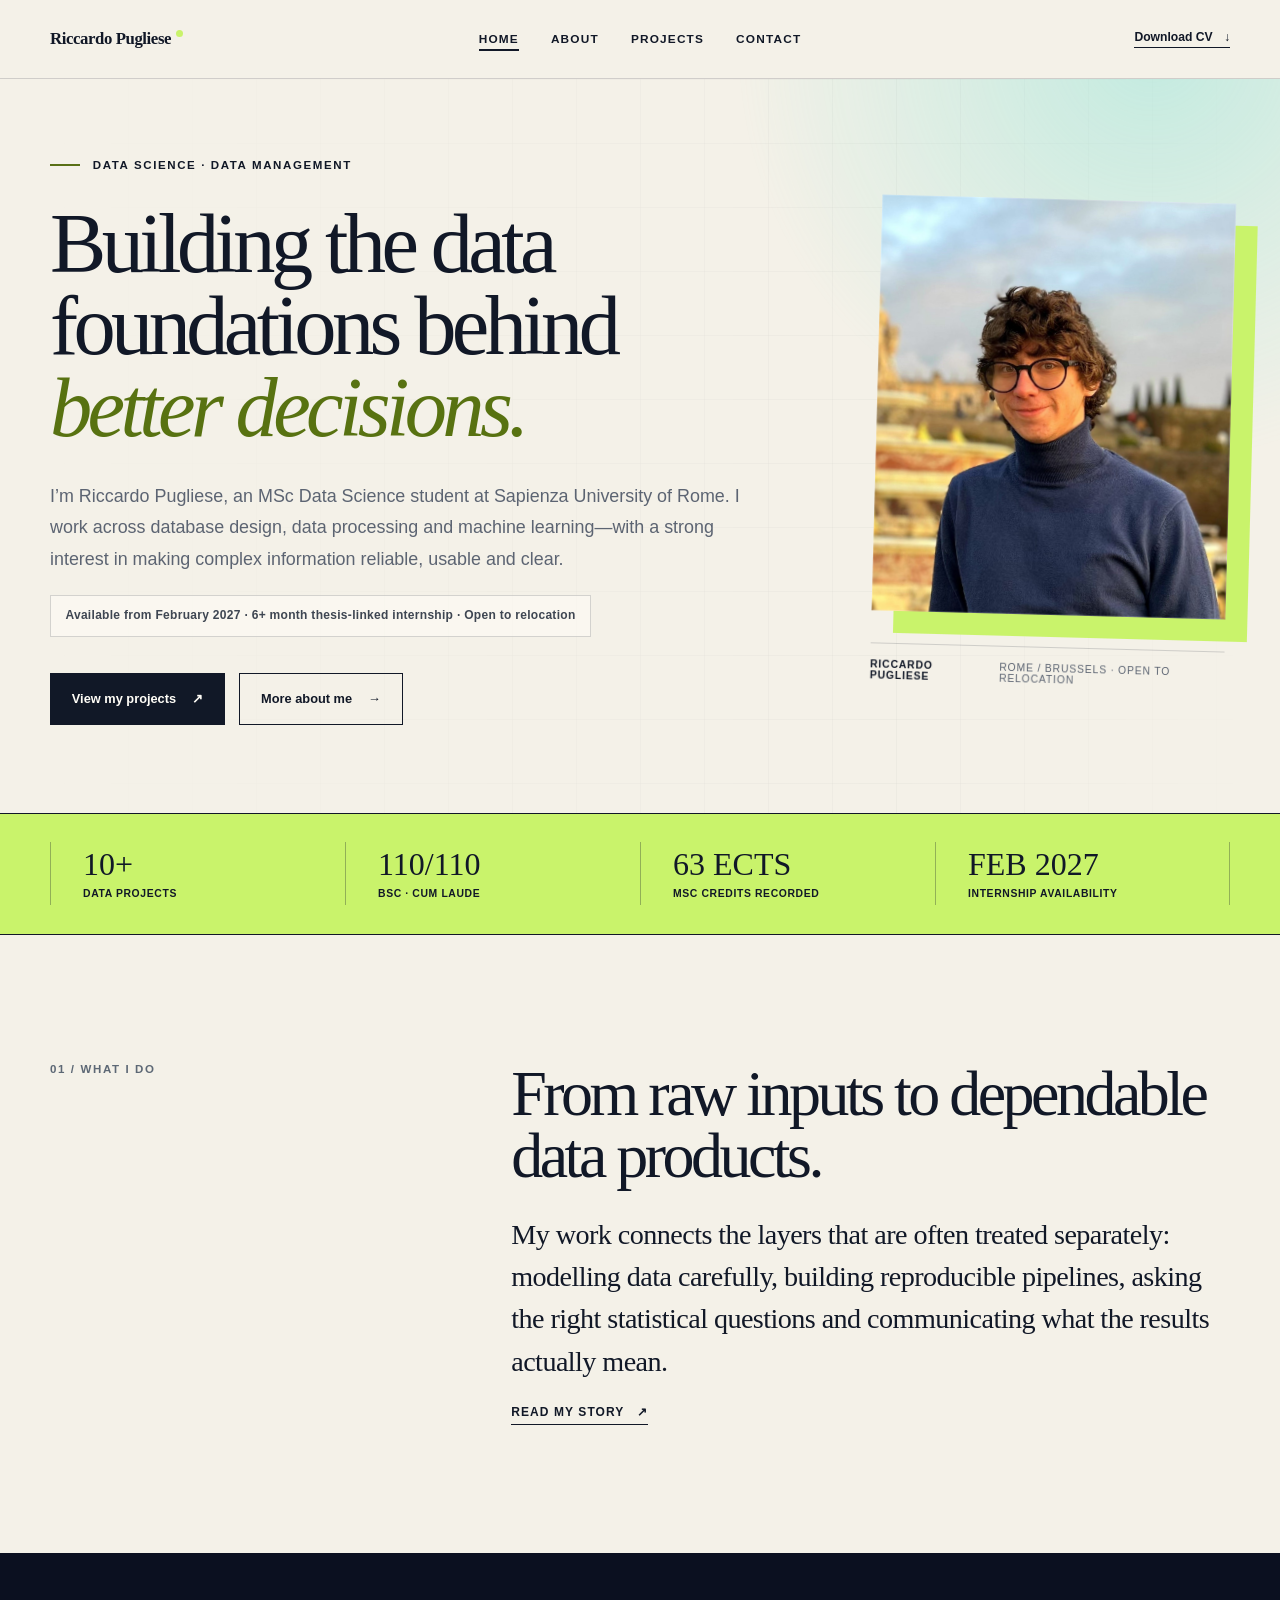
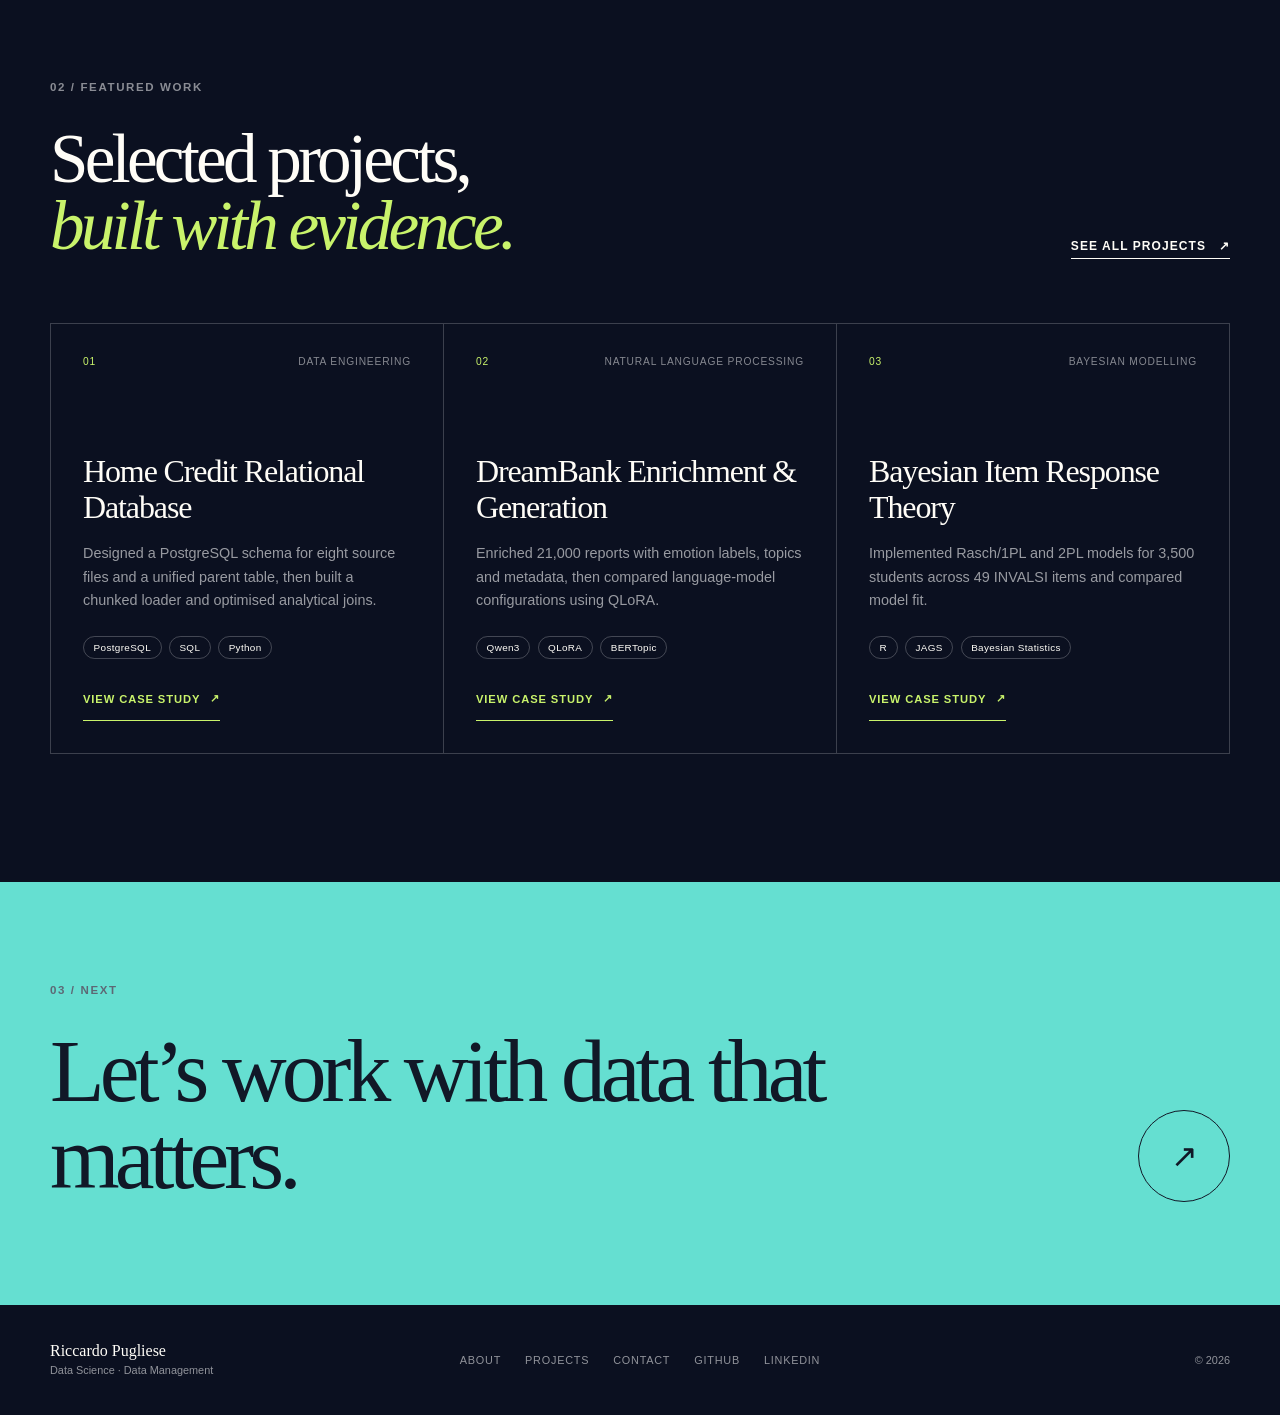
==== commit 509f8fae: "Add files via upload" ====
--- a/index.html
+++ b/index.html
@@ -23,6 +23,7 @@
     "@context": "https://schema.org",
     "@type": "Person",
     "name": "Riccardo Pugliese",
+    "telephone": "+39 392 430 1718",
     "url": "https://1fiocco.github.io/",
     "image": "https://1fiocco.github.io/profile.jpg",
     "sameAs": [
@@ -62,7 +63,7 @@
       </div>
       <figure class="portrait-card"><div class="portrait-frame"><img src="riccardo-profile-2026.jpg" width="1297" height="1346" fetchpriority="high" decoding="async" alt="Riccardo Pugliese standing in front of a historic building"></div><figcaption><span>Riccardo Pugliese</span><span>Rome / Brussels · Open to relocation</span></figcaption></figure>
     </div></section>
-    <section class="signal-strip" aria-label="Key profile facts"><div class="shell signal-grid"><div><strong>10+</strong><span>Data projects</span></div><div><strong>4.0/4.0</strong><span>BSc GPA · cum laude</span></div><div><strong>2</strong><span>AWS certifications</span></div><div><strong>FEB 2027</strong><span>Internship availability</span></div></div></section>
+    <section class="signal-strip" aria-label="Key profile facts"><div class="shell signal-grid"><div><strong>10+</strong><span>Data projects</span></div><div><strong>110/110</strong><span>BSc · cum laude</span></div><div><strong>63 ECTS</strong><span>MSc credits recorded</span></div><div><strong>FEB 2027</strong><span>Internship availability</span></div></div></section>
     <section class="section home-intro"><div class="shell split-intro"><p class="section-number">01 / WHAT I DO</p><div><h2>From raw inputs to dependable data products.</h2><p class="large-copy">My work connects the layers that are often treated separately: modelling data carefully, building reproducible pipelines, asking the right statistical questions and communicating what the results actually mean.</p><a class="text-link" href="about/">Read my story <span aria-hidden="true">↗</span></a></div></div></section>
     <section class="section projects-section home-projects"><div class="shell">
       <div class="projects-heading"><div><p class="section-number light">02 / FEATURED WORK</p><h2>Selected projects,<br><em>built with evidence.</em></h2></div><a class="text-link light-link" href="projects/">See all projects <span aria-hidden="true">↗</span></a></div>
--- a/styles.css
+++ b/styles.css
@@ -160,12 +160,31 @@
 .skill-group h3 { margin: .35rem 0 0; font-size: .73rem; text-transform: uppercase; letter-spacing: .08em; }
 .skill-group ul { display: flex; flex-wrap: wrap; gap: .6rem; margin: 0; padding: 0; list-style: none; }
 .skill-group li { padding: .53rem .8rem; background: var(--paper); color: #3e4652; font-size: .8rem; }
-.certifications-section { background: var(--paper); }
-.certification-list { border-top: 1px solid var(--ink); }
-.certification-list article { min-height: 145px; display: grid; grid-template-columns: 1fr auto; gap: 2rem; align-items: center; padding: 1.8rem 0; border-bottom: 1px solid var(--line); }
-.certification-list h3 { margin: 0; font: 400 clamp(1.55rem, 2.5vw, 2.15rem)/1.15 Georgia, serif; letter-spacing: -.035em; }
-.certification-list p { margin: .65rem 0 0; color: var(--muted); font-size: .72rem; font-weight: 700; letter-spacing: .07em; text-transform: uppercase; }
-.certification-list article > span { padding: .48rem .62rem; border: 1px solid var(--ink); background: var(--acid); font-size: .64rem; font-weight: 800; letter-spacing: .08em; }
+.academic-record-section { background: var(--paper); }
+.academic-record-intro { display: grid; grid-template-columns: minmax(180px, .55fr) minmax(0, 1.45fr); gap: clamp(3rem, 8vw, 8rem); align-items: start; }
+.academic-record-intro h2 { max-width: 850px; }
+.academic-record-intro .large-copy { max-width: 780px; margin: 1.7rem 0 0; color: var(--muted); line-height: 1.78; }
+.record-groups { margin-top: clamp(4rem, 8vw, 7rem); }
+.record-group { padding: clamp(2.4rem, 5vw, 4rem) 0; border-top: 1px solid var(--ink); }
+.record-group:last-child { border-bottom: 1px solid var(--ink); }
+.record-group-header { display: grid; grid-template-columns: minmax(0, 1fr) minmax(340px, .8fr); gap: clamp(2rem, 6vw, 6rem); align-items: start; margin-bottom: 2.5rem; }
+.record-group h3 { max-width: 650px; margin: 0; font: 400 clamp(1.85rem, 3.3vw, 3rem)/1.08 Georgia, "Times New Roman", serif; letter-spacing: -.04em; }
+.record-summary { display: grid; gap: .7rem; margin: .25rem 0 0; padding: 0; color: var(--muted); font-size: .72rem; font-weight: 800; letter-spacing: .055em; list-style: none; text-transform: uppercase; }
+.record-summary li { padding-bottom: .7rem; border-bottom: 1px solid var(--line); }
+.course-list { margin: 0; padding: 0; border-top: 1px solid var(--line); list-style: none; }
+.course-item { display: grid; grid-template-columns: minmax(0, 1fr) minmax(135px, auto) 72px; gap: 1.25rem; align-items: start; padding: 1.1rem 0; border-bottom: 1px solid var(--line); }
+.course-item h4 { min-width: 0; margin: 0; font: 400 1.05rem/1.4 Georgia, "Times New Roman", serif; overflow-wrap: anywhere; }
+.course-grade, .course-ects { padding-top: .2rem; font-size: .7rem; font-weight: 800; letter-spacing: .055em; text-transform: uppercase; }
+.course-grade { text-align: right; }
+.course-ects { color: var(--muted); text-align: right; white-space: nowrap; }
+.transcript-downloads { display: grid; grid-template-columns: repeat(2, minmax(0, 1fr)); gap: 1rem; margin-top: clamp(3rem, 6vw, 5rem); }
+.transcript-download { min-height: 94px; display: flex; justify-content: space-between; align-items: center; gap: 1.25rem; padding: 1.25rem 1.4rem; border: 1px solid var(--ink); background: var(--white); transition: transform .2s ease, background .2s ease; }
+.transcript-download:hover { background: var(--acid); transform: translateY(-3px); }
+.transcript-download > span:first-child { min-width: 0; display: flex; flex-direction: column; gap: .45rem; }
+.transcript-download strong { font-size: .76rem; letter-spacing: .075em; text-transform: uppercase; }
+.transcript-download small { color: var(--muted); font-size: .72rem; line-height: 1.4; }
+.transcript-download > span:last-child { flex: 0 0 auto; font-size: 1.5rem; }
+.transcript-note { margin: 1rem 0 0; color: var(--muted); font-size: .78rem; line-height: 1.6; }
 .page-end-cta { padding: 4rem 0; color: var(--white); background: var(--night); }
 .page-end-cta .shell { display: flex; justify-content: space-between; align-items: center; gap: 2rem; }
 .page-end-cta p { margin: 0; color: rgba(255,255,255,.55); }
@@ -259,7 +278,7 @@
   .mobile-menu nav { position: absolute; left: 0; right: 0; top: 77px; display: grid; background: var(--paper); border: 1px solid var(--line); box-shadow: 0 18px 35px rgba(11,16,32,.12); }
   .mobile-menu nav a { padding: 1rem 1.2rem; border-bottom: 1px solid var(--line); font: 400 1.35rem/1 Georgia, serif; }
   .mobile-menu nav .mobile-menu-cv { border-bottom: 0; background: var(--acid); color: var(--night); font: 800 .74rem/1.2 Arial, Helvetica, sans-serif; letter-spacing: .1em; text-transform: uppercase; }
-  .hero-grid, .split-intro, .page-title-grid, .about-story-grid, .contact-grid { grid-template-columns: 1fr; }
+  .hero-grid, .split-intro, .page-title-grid, .about-story-grid, .academic-record-intro, .contact-grid { grid-template-columns: 1fr; }
   .hero-grid { gap: 5rem; }
   .portrait-card { width: min(480px, calc(100% - 20px)); }
   .featured-grid { grid-template-columns: 1fr; }
@@ -278,6 +297,8 @@
   .projects-heading { align-items: start; flex-direction: column; }
   .timeline article { grid-template-columns: 130px 1fr; }
   .timeline-place { grid-column: 2; }
+  .record-group-header { grid-template-columns: 1fr; }
+  .course-item { grid-template-columns: minmax(0, 1fr) minmax(135px, auto) 68px; gap: 1rem; }
   .footer-inner { gap: 1.25rem; }
   .footer-inner nav { gap-inline: 1rem; }
 }
@@ -310,8 +331,10 @@
   .timeline article { grid-template-columns: 1fr; gap: .7rem; }
   .timeline-place { grid-column: 1; }
   .skill-group { grid-template-columns: 1fr; gap: 1rem; }
-  .certification-list article { min-height: auto; grid-template-columns: 1fr; gap: 1.2rem; }
-  .certification-list article > span { justify-self: start; }
+  .course-item { grid-template-columns: minmax(0, 1fr) auto; gap: .65rem 1rem; }
+  .course-item h4 { grid-column: 1 / -1; }
+  .course-grade { text-align: left; }
+  .transcript-downloads { grid-template-columns: 1fr; }
   .page-end-cta .shell { align-items: start; flex-direction: column; }
   .project-row { grid-template-columns: 1fr; }
   .project-row > div:last-child { grid-column: 1; }
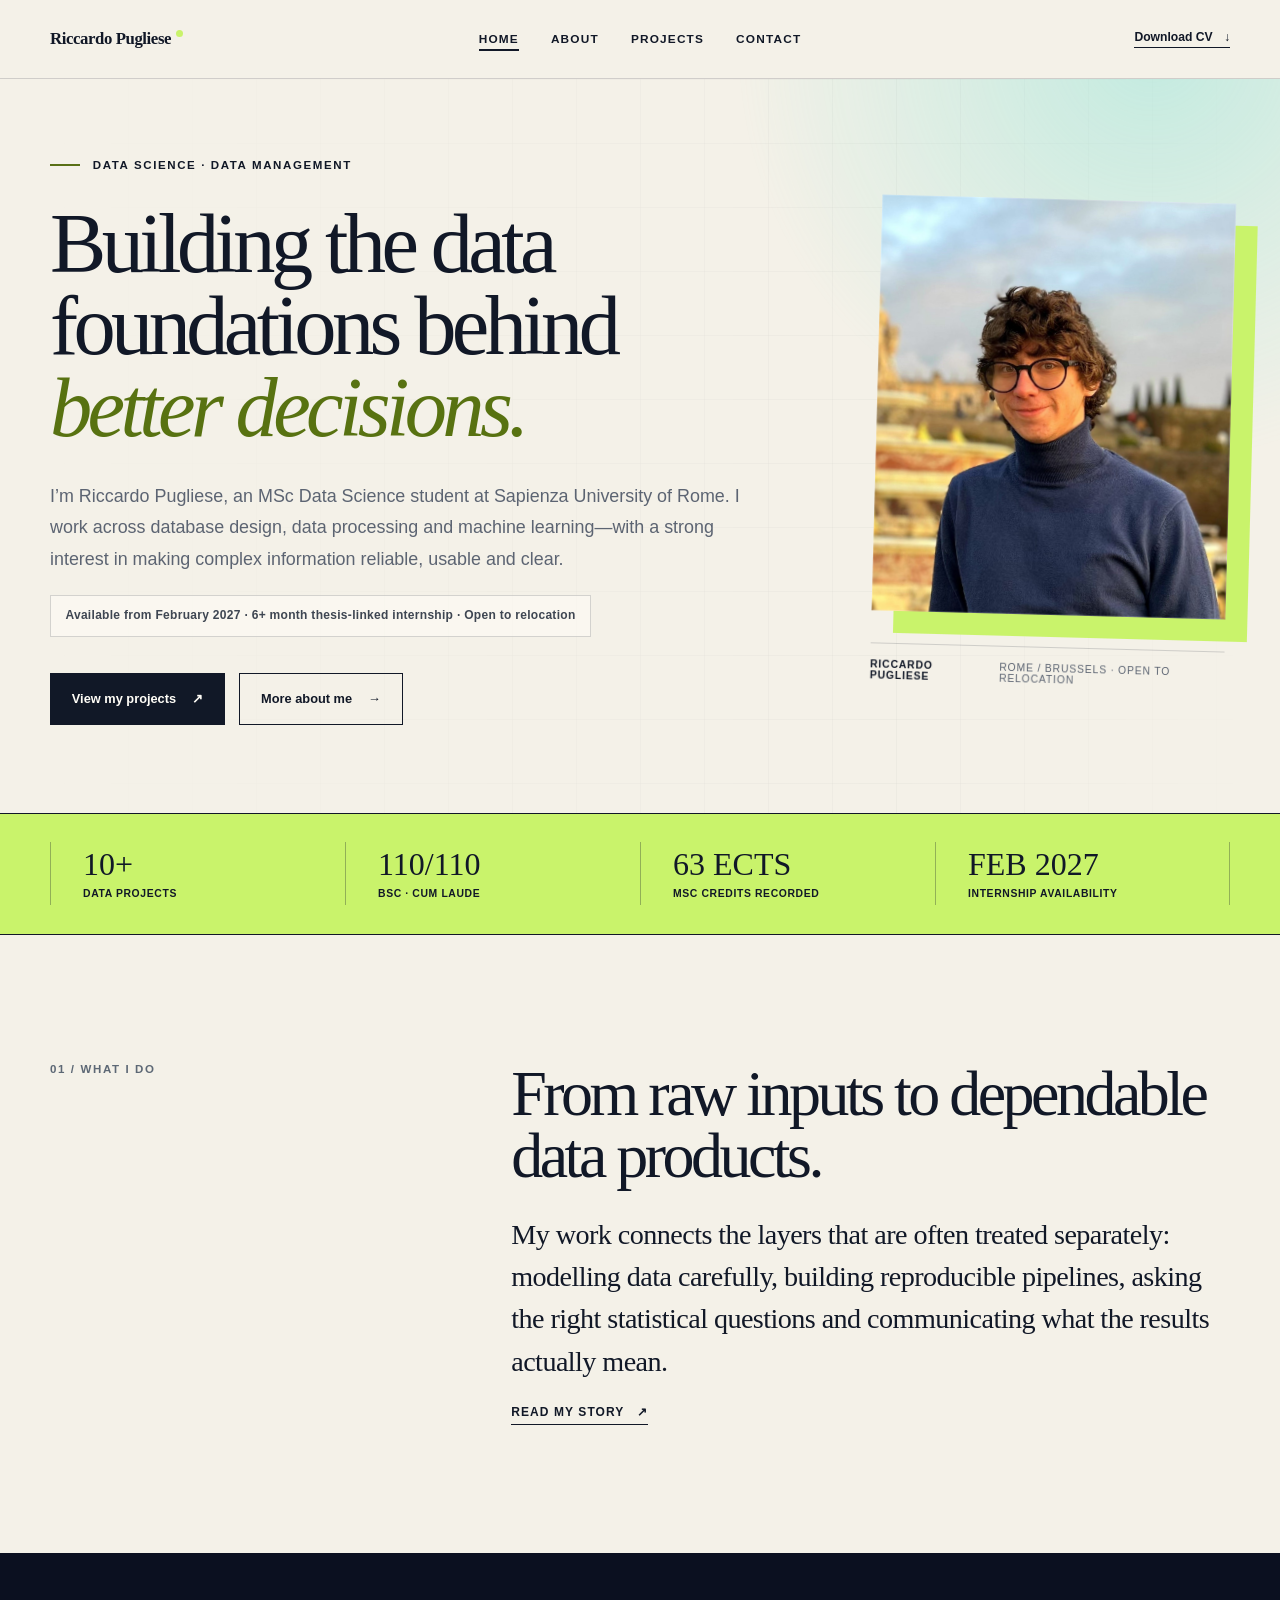
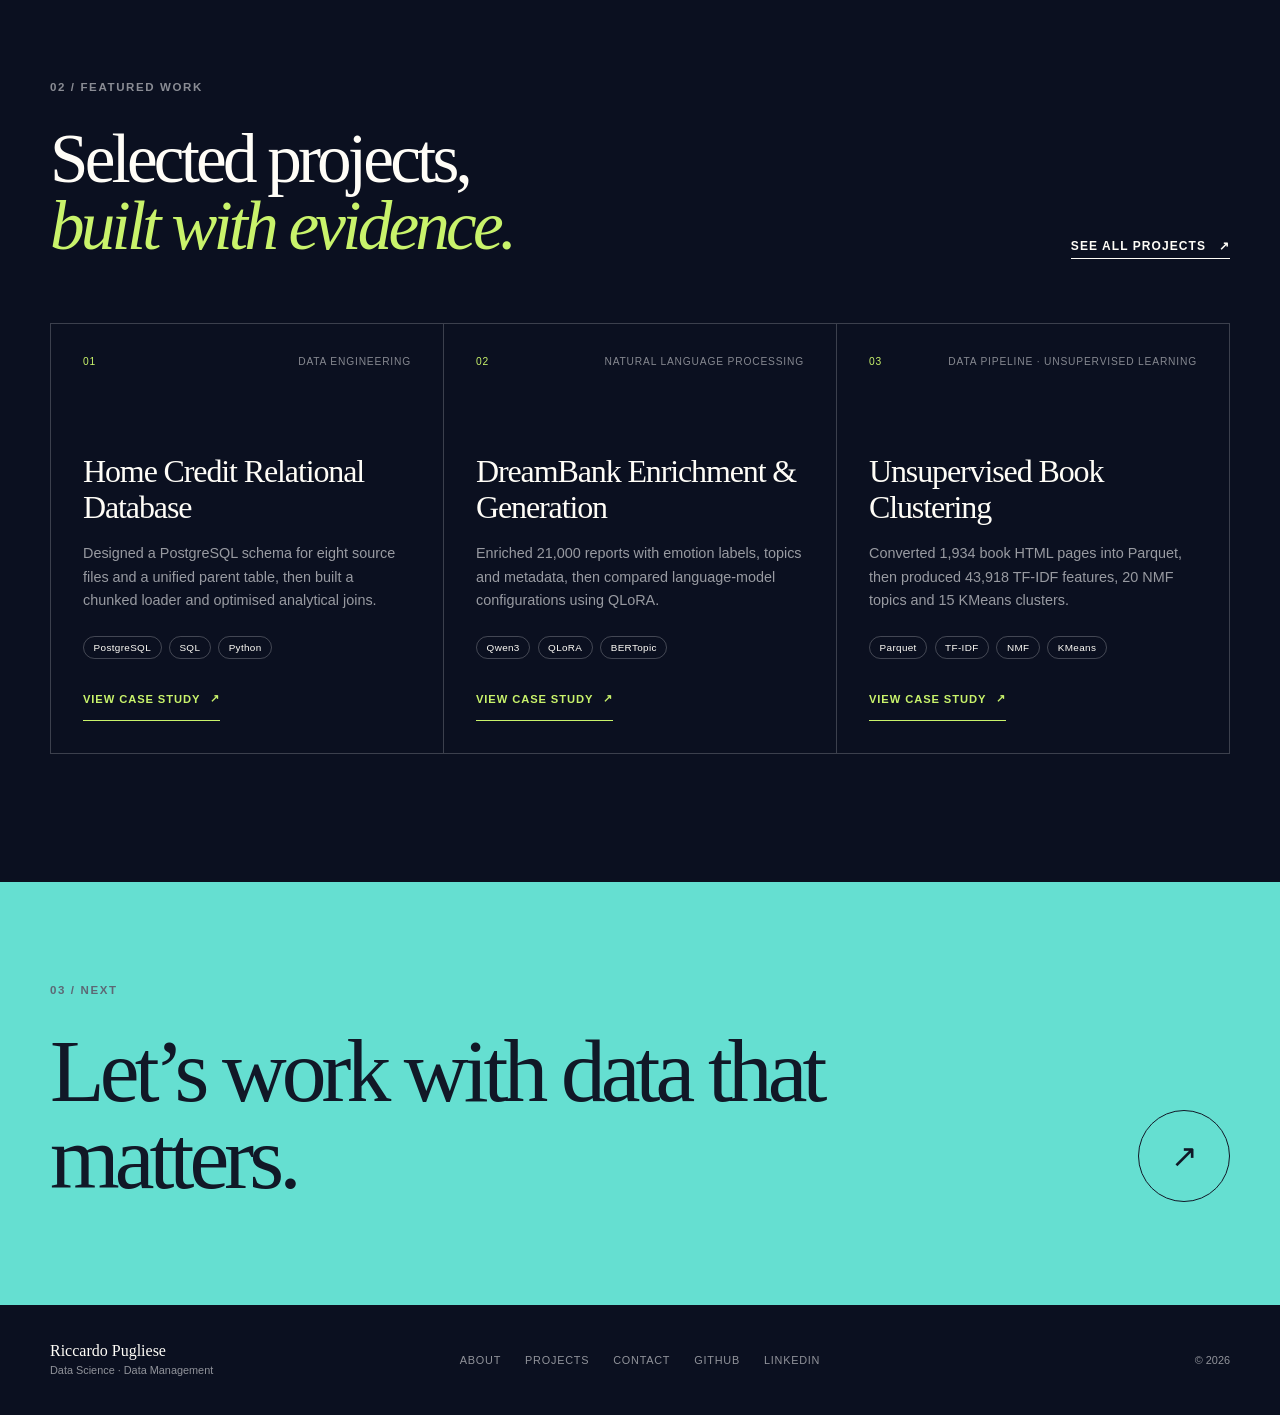
==== commit d9e4a9e9: "Add files via upload" ====
--- a/index.html
+++ b/index.html
@@ -40,6 +40,11 @@
       "databases",
       "data engineering",
       "machine learning"
+    ],
+    "knowsLanguage": [
+      "Italian",
+      "English",
+      "French"
     ]
   }
   </script>
@@ -70,7 +75,7 @@
       <div class="featured-grid">
         <article class="featured-card"><div><span>01</span><span>Data Engineering</span></div><h3>Home Credit Relational Database</h3><p>Designed a PostgreSQL schema for eight source files and a unified parent table, then built a chunked loader and optimised analytical joins.</p><ul class="tag-list"><li>PostgreSQL</li><li>SQL</li><li>Python</li></ul><a class="featured-card-link" href="projects/home-credit/" aria-label="View the Home Credit Relational Database case study">View case study <span aria-hidden="true">↗</span></a></article>
         <article class="featured-card"><div><span>02</span><span>Natural Language Processing</span></div><h3>DreamBank Enrichment &amp; Generation</h3><p>Enriched 21,000 reports with emotion labels, topics and metadata, then compared language-model configurations using QLoRA.</p><ul class="tag-list"><li>Qwen3</li><li>QLoRA</li><li>BERTopic</li></ul><a class="featured-card-link" href="projects/dreambank/" aria-label="View the DreamBank Enrichment and Generation case study">View case study <span aria-hidden="true">↗</span></a></article>
-        <article class="featured-card"><div><span>03</span><span>Bayesian Modelling</span></div><h3>Bayesian Item Response Theory</h3><p>Implemented Rasch/1PL and 2PL models for 3,500 students across 49 INVALSI items and compared model fit.</p><ul class="tag-list"><li>R</li><li>JAGS</li><li>Bayesian Statistics</li></ul><a class="featured-card-link" href="projects/bayesian-irt/" aria-label="View the Bayesian Item Response Theory case study">View case study <span aria-hidden="true">↗</span></a></article>
+        <article class="featured-card"><div><span>03</span><span>Data Pipeline · Unsupervised Learning</span></div><h3>Unsupervised Book Clustering</h3><p>Converted 1,934 book HTML pages into Parquet, then produced 43,918 TF-IDF features, 20 NMF topics and 15 KMeans clusters.</p><ul class="tag-list"><li>Parquet</li><li>TF-IDF</li><li>NMF</li><li>KMeans</li></ul><a class="featured-card-link" href="projects/book-clustering/" aria-label="View the Unsupervised Book Clustering case study">View case study <span aria-hidden="true">↗</span></a></article>
       </div>
     </div></section>
     <section class="home-cta"><div class="shell home-cta-inner"><div><p class="section-number">03 / NEXT</p><h2>Let’s work with data that matters.</h2></div><a class="round-link" href="contact/" aria-label="Go to contact page"><span aria-hidden="true">↗</span></a></div></section>
--- a/styles.css
+++ b/styles.css
@@ -122,6 +122,11 @@
 .page-hero h1 { font-size: clamp(4rem, 7.4vw, 7.4rem); }
 .page-title-grid > p { margin: 0 0 .5rem; color: var(--muted); line-height: 1.75; }
 
+.about-jump-nav { border-bottom: 1px solid var(--line); background: var(--white); }
+.about-jump-nav ul { display: flex; flex-wrap: wrap; gap: 0 1.45rem; margin: 0; padding: .6rem 0; list-style: none; }
+.about-jump-nav a { min-height: 40px; display: inline-flex; align-items: center; border-bottom: 1px solid transparent; font-size: .67rem; font-weight: 800; letter-spacing: .08em; text-transform: uppercase; white-space: nowrap; transition: border-color .2s ease, color .2s ease; }
+.about-jump-nav a:hover { color: #587211; border-color: currentColor; }
+
 .about-story-grid { display: grid; grid-template-columns: minmax(300px, .58fr) minmax(0, 1.42fr); gap: clamp(4rem, 9vw, 9rem); align-items: start; }
 .about-story-lead { position: sticky; top: 112px; }
 .path-mark { display: flex; flex-direction: column; align-items: flex-start; gap: .5rem; margin: 0; overflow-wrap: normal; word-break: normal; font: 400 clamp(2.1rem, 3.7vw, 3.75rem)/.95 Georgia, serif; letter-spacing: -.045em; }
@@ -150,10 +155,23 @@
 .principle-grid p { color: rgba(255,255,255,.58); line-height: 1.65; }
 .education-heading { margin-bottom: 4rem; }
 .timeline { border-top: 1px solid var(--ink); }
-.timeline article { display: grid; grid-template-columns: 180px 1fr auto; gap: 2rem; align-items: start; padding: 2rem 0; border-bottom: 1px solid var(--line); }
+.timeline article { display: grid; grid-template-columns: minmax(176px, 205px) minmax(0, 1fr) auto; gap: 2rem; align-items: start; padding: 2rem 0; border-bottom: 1px solid var(--line); }
 .timeline-year, .timeline-place { color: var(--muted); font-size: .7rem; font-weight: 700; text-transform: uppercase; letter-spacing: .07em; }
+.timeline-dates, .timeline-place { overflow-wrap: normal; word-break: normal; white-space: nowrap; }
+.timeline-main { min-width: 0; }
+.timeline-entry--exchange .timeline-main { padding-left: 1rem; border-left: 2px solid var(--aqua); }
+.timeline-title-line { display: flex; flex-wrap: wrap; align-items: baseline; gap: .55rem .8rem; }
 .timeline h3 { margin: 0; font: 400 1.55rem/1.2 Georgia, serif; }
 .timeline p { margin: .5rem 0 0; color: var(--muted); }
+.timeline-status { display: inline-flex; flex: 0 0 auto; align-items: center; min-height: 24px; padding: .26rem .55rem; border: 1px solid rgba(17,24,39,.24); border-radius: 999px; background: var(--white); color: #46511f; font-size: .58rem; font-weight: 800; letter-spacing: .075em; line-height: 1; text-transform: uppercase; white-space: nowrap; }
+.timeline .timeline-context { margin-top: .55rem; color: #53602a; font-size: .64rem; font-weight: 800; letter-spacing: .075em; line-height: 1.45; text-transform: uppercase; overflow-wrap: normal; word-break: normal; }
+.timeline .timeline-coursework { max-width: 740px; margin-top: .7rem; color: #4b5563; font-size: .82rem; line-height: 1.65; overflow-wrap: normal; word-break: normal; }
+.timeline-coursework strong { color: var(--ink); font-size: .64rem; letter-spacing: .06em; text-transform: uppercase; }
+.languages-section { border-top: 1px solid var(--line); }
+.language-list { margin: 0; border-top: 1px solid var(--ink); }
+.language-row { display: grid; grid-template-columns: minmax(0, 1fr) auto; gap: 2rem; align-items: baseline; padding: 1.55rem 0; border-bottom: 1px solid var(--line); }
+.language-row dt { font: 400 1.55rem/1.2 Georgia, "Times New Roman", serif; }
+.language-row dd { margin: 0; color: var(--muted); font-size: .7rem; font-weight: 800; letter-spacing: .075em; text-transform: uppercase; white-space: nowrap; }
 .skills-section { background: var(--white); }
 .skill-groups { border-top: 1px solid var(--line); }
 .skill-group { display: grid; grid-template-columns: 180px 1fr; gap: 2rem; padding: 1.55rem 0; border-bottom: 1px solid var(--line); }
@@ -225,6 +243,43 @@
 .case-study-section h2 { margin: 0 0 1rem; font: 400 clamp(2.1rem, 3.7vw, 3.4rem)/1.02 Georgia, "Times New Roman", serif; letter-spacing: -.045em; }
 .case-study-section p:not(.section-number) { max-width: 780px; margin: 0; color: var(--muted); font-size: 1rem; line-height: 1.8; }
 .case-study-section code { padding: .16rem .35rem; background: var(--white); color: var(--ink); font-size: .9em; overflow-wrap: anywhere; }
+.case-visual { margin: 2rem 0 clamp(3rem, 6vw, 5rem); padding: clamp(1.4rem, 3.5vw, 2.5rem); border: 1px solid var(--ink); background: var(--white); box-shadow: 8px 8px 0 var(--acid); }
+.case-visual-heading { display: grid; grid-template-columns: minmax(0, .7fr) minmax(0, 1.3fr); gap: 1.25rem 3rem; align-items: end; margin-bottom: 2rem; }
+.case-visual-heading > div { min-width: 0; }
+.case-visual-kicker { margin: 0 0 .6rem; color: #526617; font-size: .68rem; font-weight: 800; letter-spacing: .1em; text-transform: uppercase; }
+.case-visual h3 { margin: 0; font: 400 clamp(1.8rem, 3.3vw, 3rem)/1.06 Georgia, "Times New Roman", serif; letter-spacing: -.04em; overflow-wrap: normal; word-break: normal; }
+.case-visual p { overflow-wrap: normal; word-break: normal; }
+.case-visual-description { max-width: 680px; margin: 0; color: var(--muted); font-size: .92rem; line-height: 1.7; }
+.pipeline-steps { display: grid; gap: 1.5rem; margin: 0; padding: 0; list-style: none; }
+.pipeline-steps--four { grid-template-columns: repeat(4, minmax(0, 1fr)); }
+.pipeline-steps--six { grid-template-columns: repeat(6, minmax(0, 1fr)); }
+.pipeline-steps li { position: relative; min-width: 0; min-height: 150px; display: flex; flex-direction: column; padding: 1rem; border: 1px solid var(--line); background: var(--paper); overflow-wrap: normal; word-break: normal; }
+.pipeline-steps li:not(:last-child)::after { content: "\2192"; position: absolute; top: 50%; right: -.98rem; z-index: 1; display: grid; place-items: center; width: .45rem; height: 1.5rem; color: #526617; font-size: 1.25rem; font-weight: 700; transform: translateY(-50%); }
+.pipeline-step-number { color: #526617; font-size: .64rem; font-weight: 800; letter-spacing: .08em; }
+.pipeline-steps strong { margin-top: auto; color: var(--ink); font: 400 clamp(1rem, 1.6vw, 1.28rem)/1.2 Georgia, "Times New Roman", serif; }
+.pipeline-steps span:last-child { margin-top: .55rem; color: var(--muted); font-size: .76rem; line-height: 1.5; }
+.visual-conclusion { display: grid; grid-template-columns: repeat(2, minmax(0, 1fr)); gap: .75rem; margin-top: 1rem; }
+.visual-conclusion p { margin: 0; padding: .85rem 1rem; border-left: 3px solid var(--aqua); background: var(--paper); color: var(--ink); font-size: .82rem; font-weight: 700; line-height: 1.5; }
+.visual-conclusion p:first-child { border-left-color: var(--acid); }
+.irt-sample { display: grid; grid-template-columns: repeat(2, minmax(0, 1fr)); gap: .75rem; margin-bottom: .75rem; }
+.irt-sample div { padding: 1rem; border: 1px solid var(--line); background: var(--paper); }
+.irt-sample strong { display: block; font: 400 clamp(1.6rem, 3vw, 2.35rem)/1 Georgia, "Times New Roman", serif; }
+.irt-sample span { display: block; margin-top: .45rem; color: var(--muted); font-size: .68rem; font-weight: 800; letter-spacing: .07em; text-transform: uppercase; }
+.irt-comparison { display: grid; grid-template-columns: repeat(2, minmax(0, 1fr)); gap: .75rem; }
+.irt-model { padding: 1.2rem; border: 1px solid var(--ink); background: var(--paper); }
+.irt-model--highlight { border-top: 5px solid var(--acid); background: var(--night); color: var(--white); }
+.irt-model h4 { margin: 0 0 1.1rem; font: 400 1.45rem/1.1 Georgia, "Times New Roman", serif; }
+.irt-model dl { display: grid; gap: .8rem; margin: 0; }
+.irt-model dl div { display: flex; justify-content: space-between; gap: 1rem; padding-top: .8rem; border-top: 1px solid var(--line); }
+.irt-model--highlight dl div { border-color: rgba(255,255,255,.22); }
+.irt-model dt { color: var(--muted); font-size: .72rem; font-weight: 800; letter-spacing: .06em; text-transform: uppercase; }
+.irt-model--highlight dt { color: rgba(255,255,255,.64); }
+.irt-model dd { margin: 0; font-size: .86rem; font-weight: 800; text-align: right; }
+.irt-model dd strong { color: inherit; font: 400 1.55rem/1 Georgia, "Times New Roman", serif; }
+.irt-correlation { display: grid; grid-template-columns: minmax(0, 1fr) auto; gap: 1rem; align-items: center; margin-top: .75rem; padding: 1.15rem 1.2rem; background: var(--aqua); }
+.irt-correlation span { font-size: .72rem; font-weight: 800; letter-spacing: .065em; line-height: 1.5; text-transform: uppercase; }
+.irt-correlation strong { font: 400 clamp(1.7rem, 3vw, 2.4rem)/1 Georgia, "Times New Roman", serif; white-space: nowrap; }
+.case-visual figcaption { margin-top: 1.35rem; padding-top: 1rem; border-top: 1px solid var(--line); color: var(--muted); font-size: .76rem; line-height: 1.55; }
 .case-tech-list { display: flex; flex-wrap: wrap; gap: .6rem; margin: 0; padding: 0; list-style: none; }
 .case-tech-list li { padding: .65rem .85rem; border: 1px solid var(--ink); background: var(--white); font-size: .72rem; font-weight: 700; letter-spacing: .035em; }
 .case-study-section .project-type { width: fit-content; padding: .8rem 1rem; border-left: 4px solid var(--acid); background: var(--white); color: var(--ink); font-weight: 700; }
@@ -293,9 +348,13 @@
   .project-row > div:last-child { grid-column: 2; }
   .case-study-hero .page-title-grid { grid-template-columns: 1fr; }
   .case-study-section { grid-template-columns: minmax(130px, .4fr) minmax(0, 1.6fr); gap: 2.5rem; }
+  .case-visual-heading { grid-template-columns: 1fr; align-items: start; }
+  .pipeline-steps--four, .pipeline-steps--six { grid-template-columns: 1fr; gap: 2.35rem; }
+  .pipeline-steps li { min-height: 124px; }
+  .pipeline-steps li:not(:last-child)::after { content: "\2193"; top: auto; right: 50%; bottom: -2rem; width: 1.5rem; height: .75rem; transform: translateX(50%); }
   .signal-grid { grid-template-columns: 1fr 1fr; padding-block: 1.1rem; }
   .projects-heading { align-items: start; flex-direction: column; }
-  .timeline article { grid-template-columns: 130px 1fr; }
+  .timeline article { grid-template-columns: minmax(155px, 180px) minmax(0, 1fr); }
   .timeline-place { grid-column: 2; }
   .record-group-header { grid-template-columns: 1fr; }
   .course-item { grid-template-columns: minmax(0, 1fr) minmax(135px, auto) 68px; gap: 1rem; }
@@ -310,6 +369,10 @@
   .wordmark { font-size: .98rem; }
   .header-cta { display: none; }
   .mobile-menu nav { top: 67px; }
+  .about-jump-nav { overflow: hidden; }
+  .about-jump-nav .shell { width: 100%; }
+  .about-jump-nav ul { flex-wrap: nowrap; gap: 1.2rem; overflow-x: auto; overscroll-behavior-inline: contain; padding: .45rem 1rem; scrollbar-width: none; -webkit-overflow-scrolling: touch; }
+  .about-jump-nav ul::-webkit-scrollbar { display: none; }
   .hero { min-height: auto; padding: 4rem 0 5rem; }
   .hero h1, .page-hero h1 { font-size: clamp(3.35rem, 15vw, 5rem); }
   .hero-actions { flex-direction: column; }
@@ -330,6 +393,8 @@
   .focus-list span:last-child { border-bottom: 0; }
   .timeline article { grid-template-columns: 1fr; gap: .7rem; }
   .timeline-place { grid-column: 1; }
+  .timeline-entry--exchange .timeline-main { padding-left: .8rem; }
+  .language-row { gap: 1.25rem; }
   .skill-group { grid-template-columns: 1fr; gap: 1rem; }
   .course-item { grid-template-columns: minmax(0, 1fr) auto; gap: .65rem 1rem; }
   .course-item h4 { grid-column: 1 / -1; }
@@ -341,6 +406,10 @@
   .case-study-hero h1 { font-size: clamp(3.05rem, 14vw, 4.6rem); }
   .case-study-section { grid-template-columns: 1fr; gap: 1.2rem; }
   .case-study-section .section-number { margin: 0; }
+  .case-visual { box-shadow: 5px 5px 0 var(--acid); }
+  .case-visual h3 { font-size: 1.8rem; }
+  .visual-conclusion, .irt-sample, .irt-comparison { grid-template-columns: 1fr; }
+  .irt-correlation { grid-template-columns: 1fr; }
   .case-study-actions .shell { align-items: flex-start; flex-direction: column; }
   .case-study-actions .button { width: 100%; }
   .contact-page h1 { font-size: clamp(3.6rem, 16vw, 5.5rem); }
